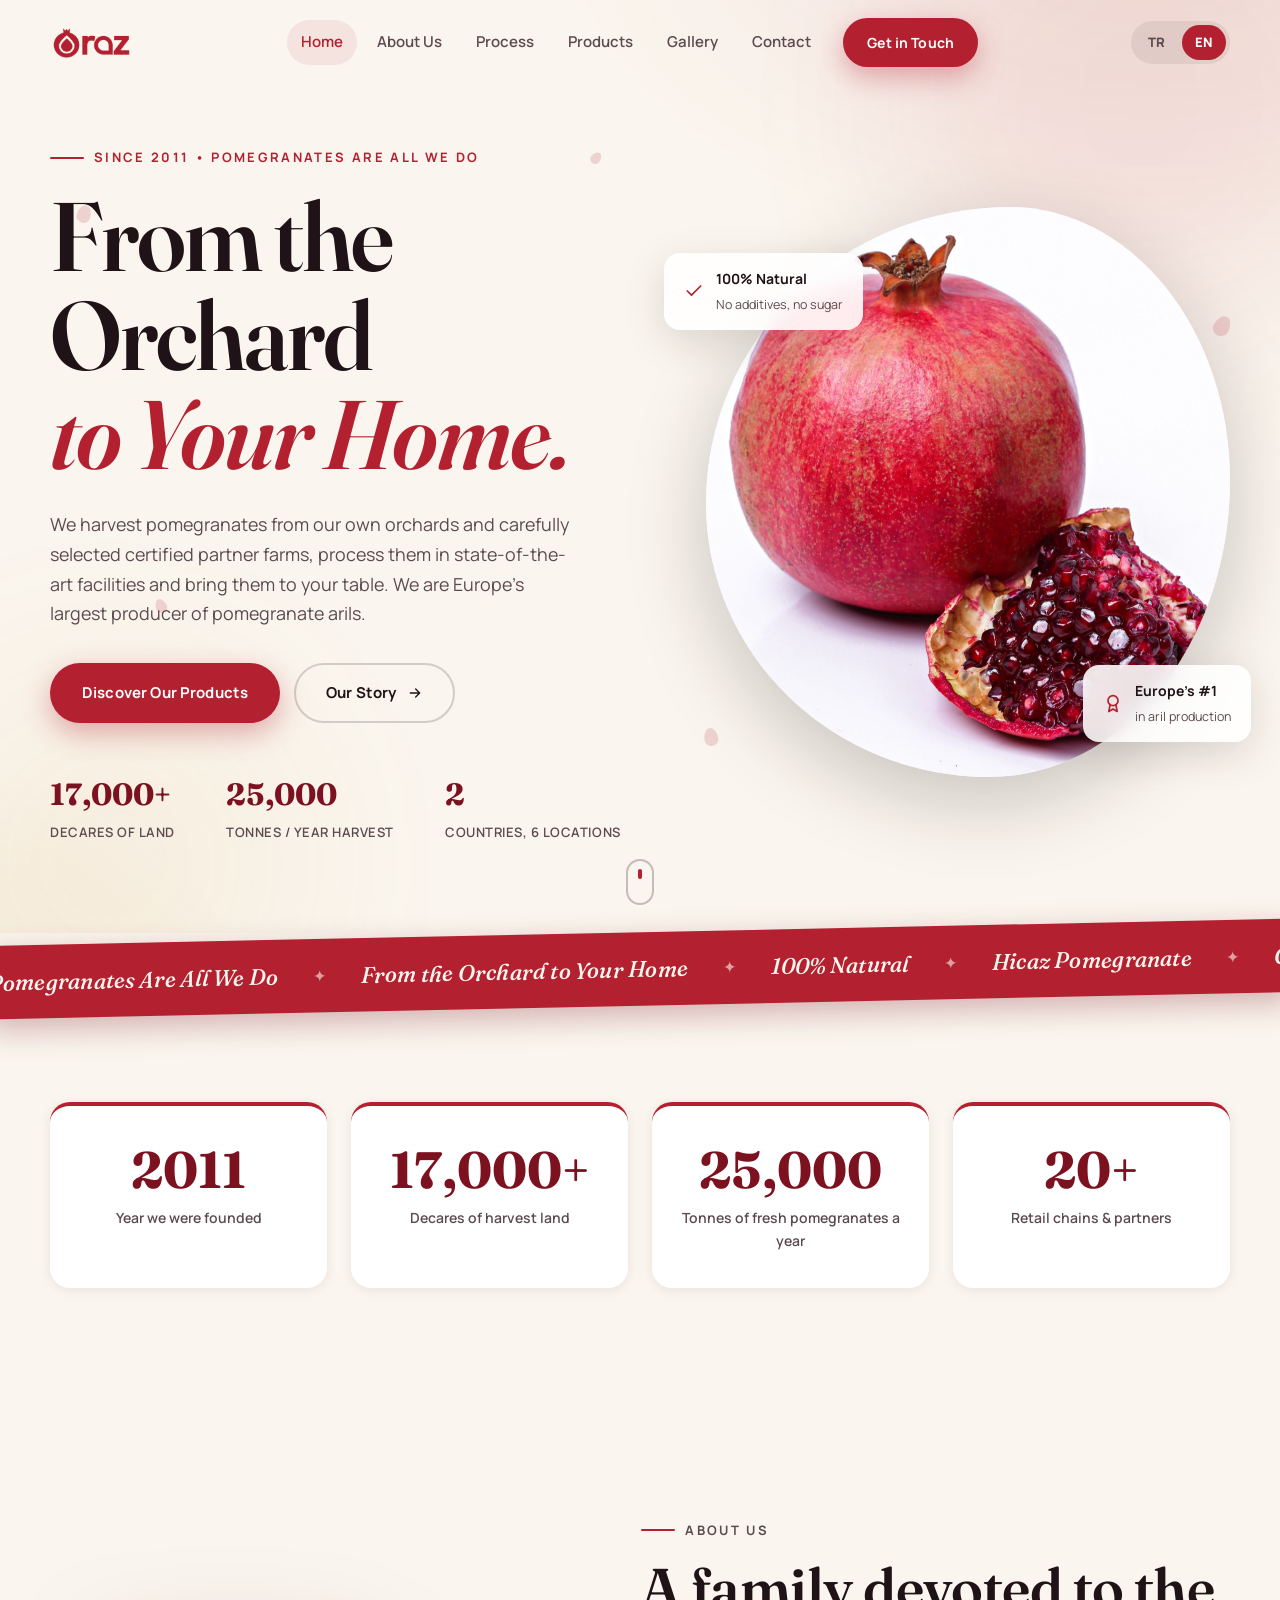
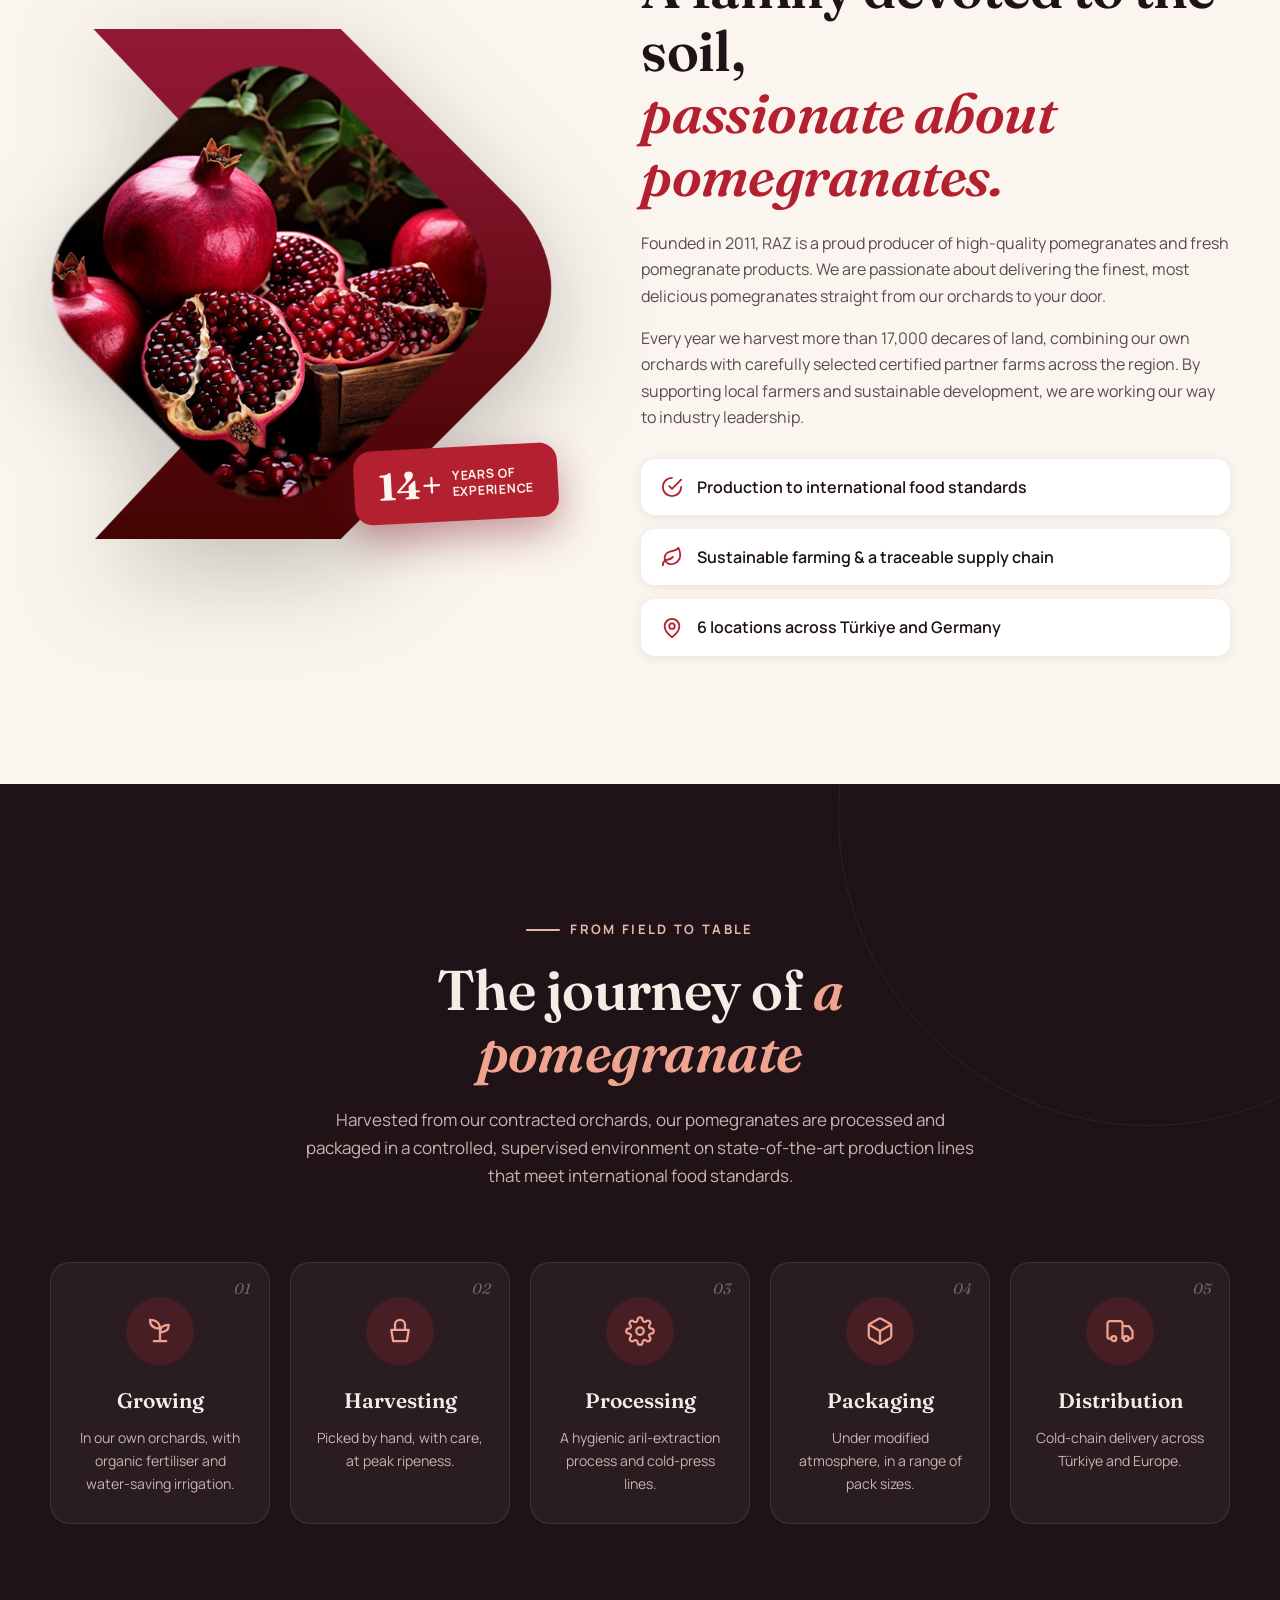
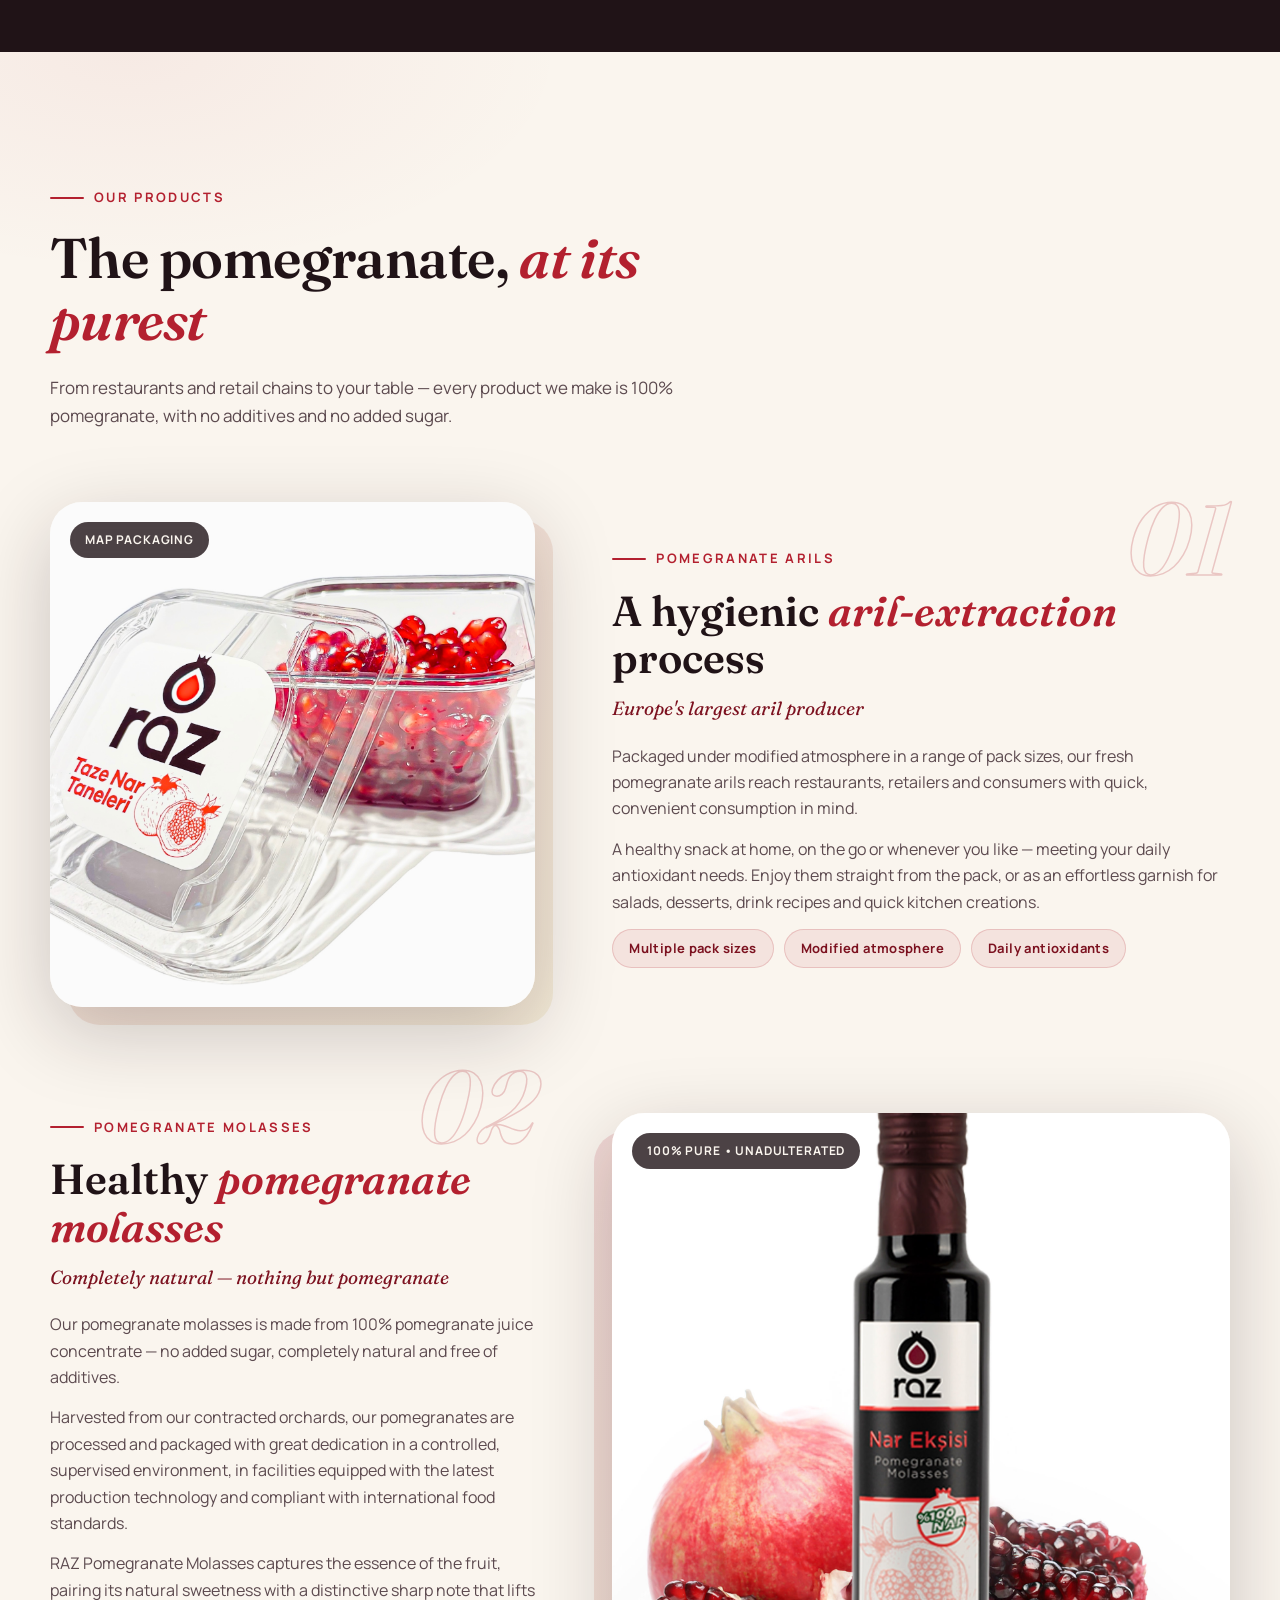
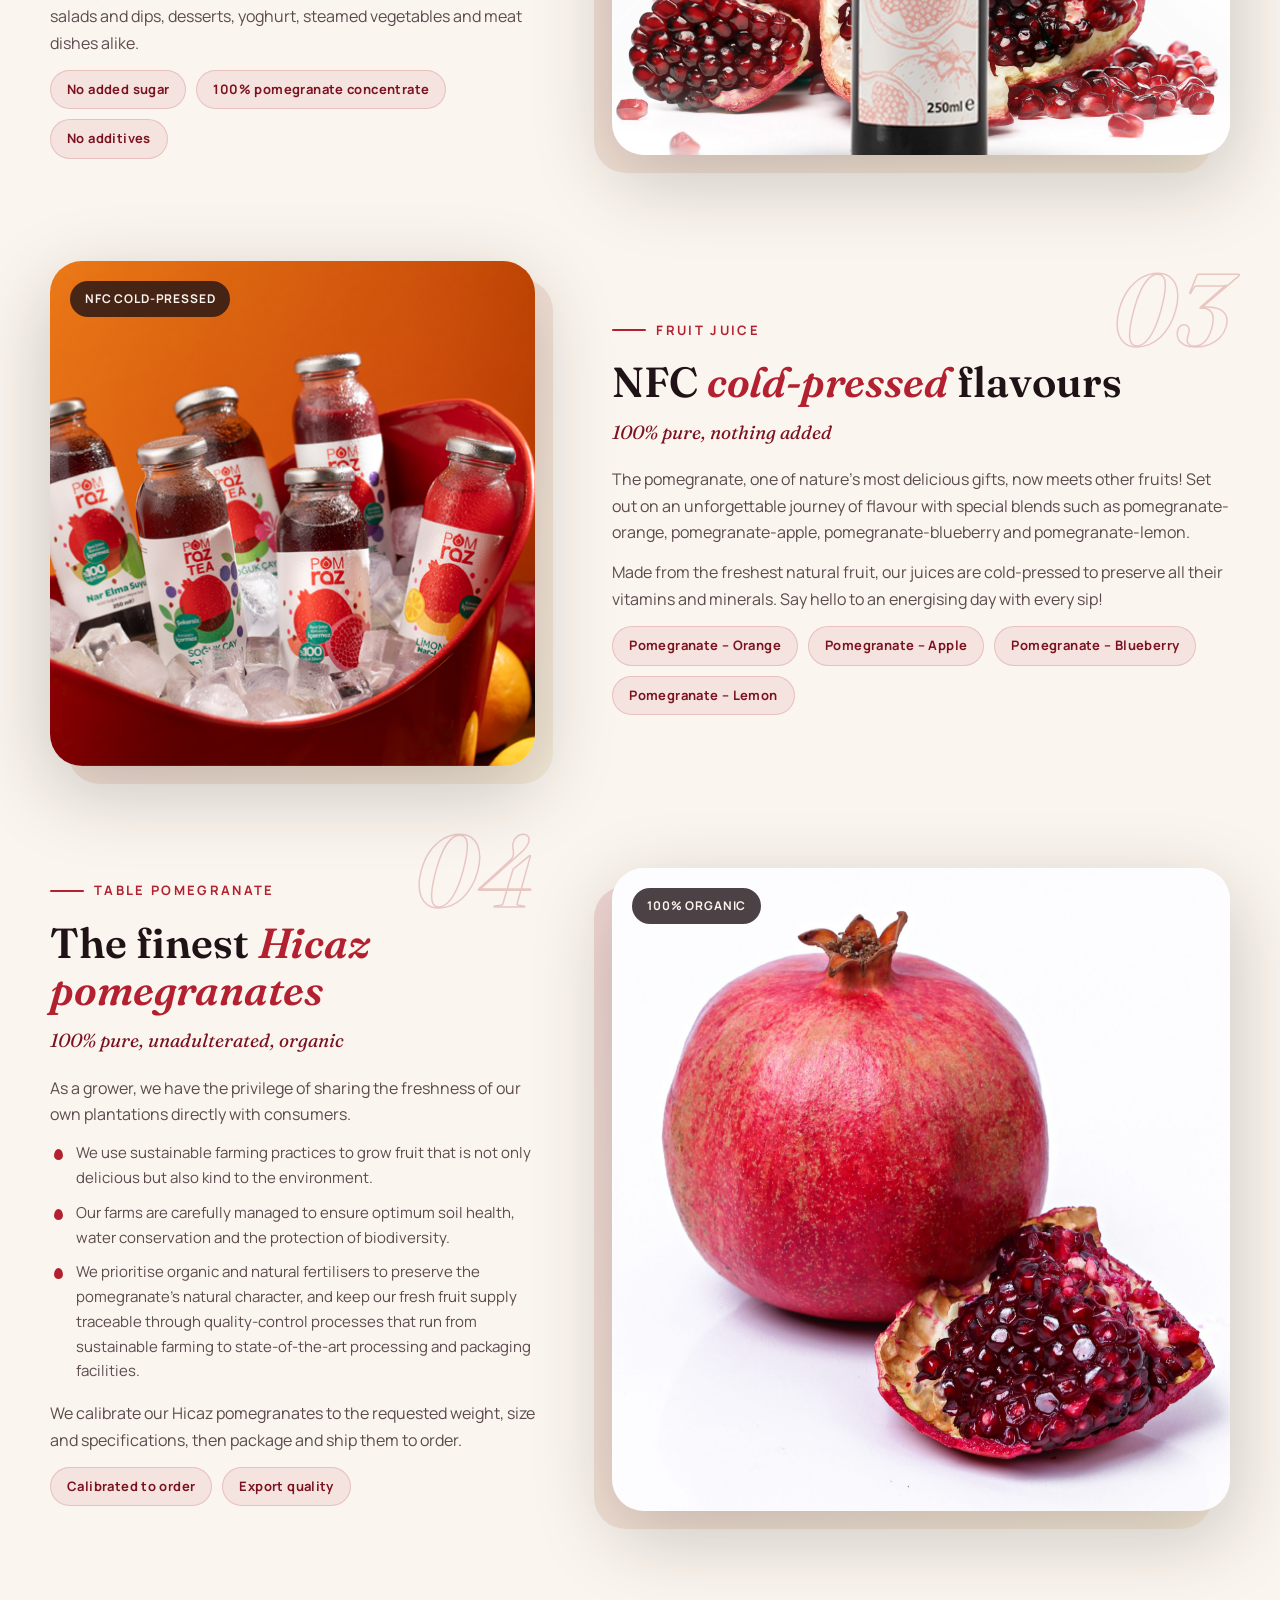
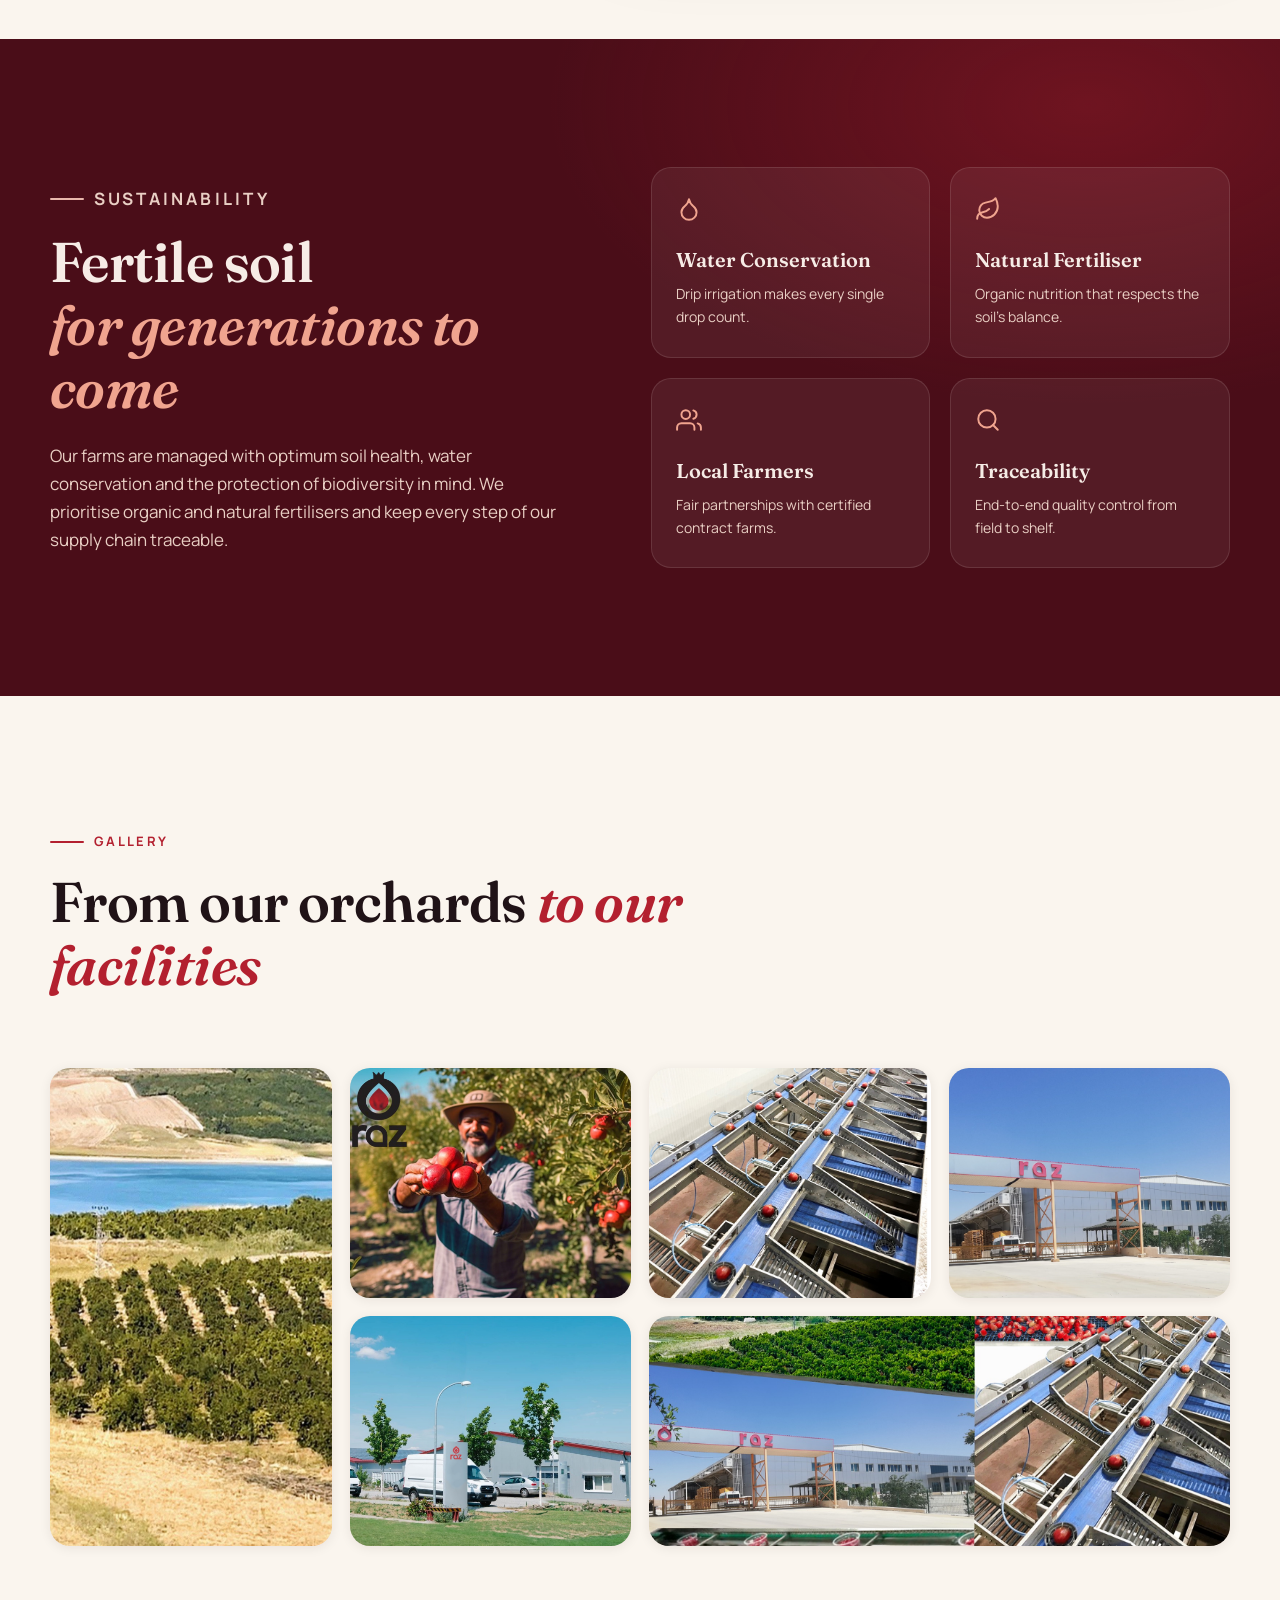
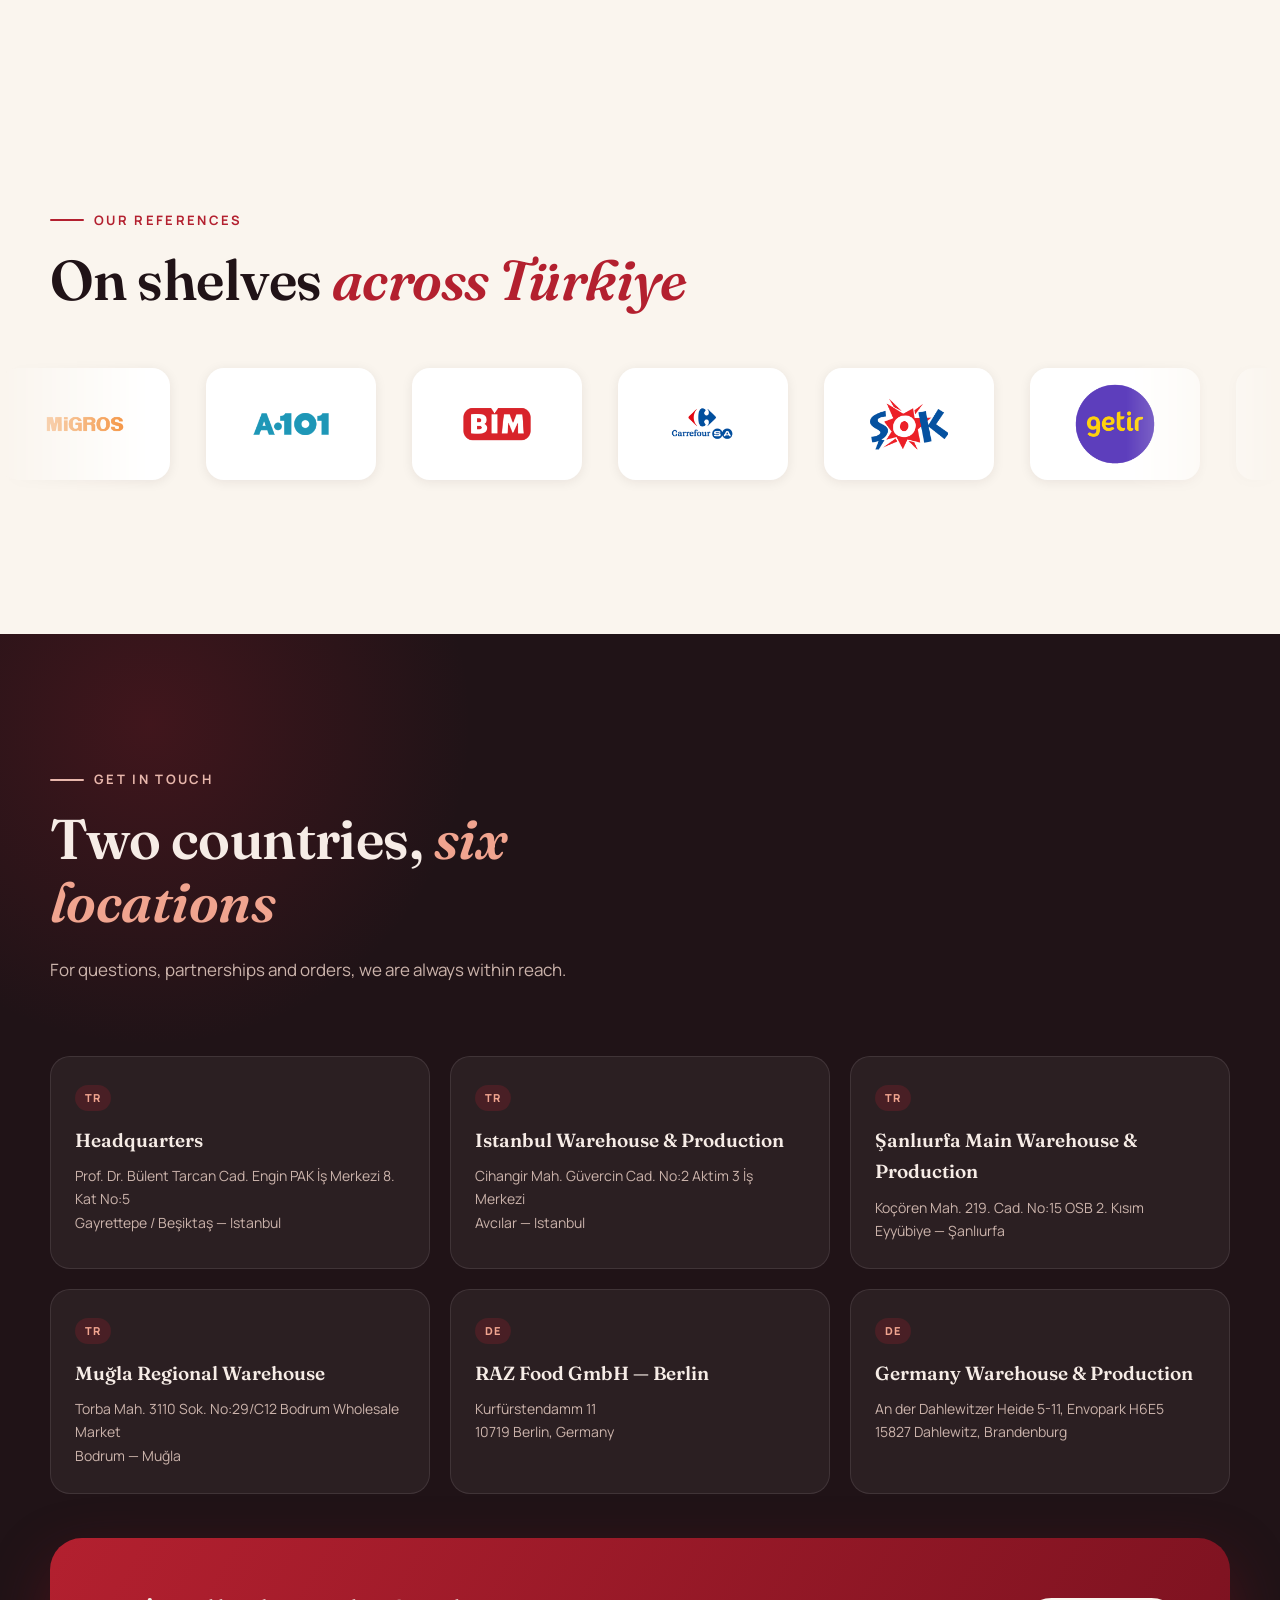
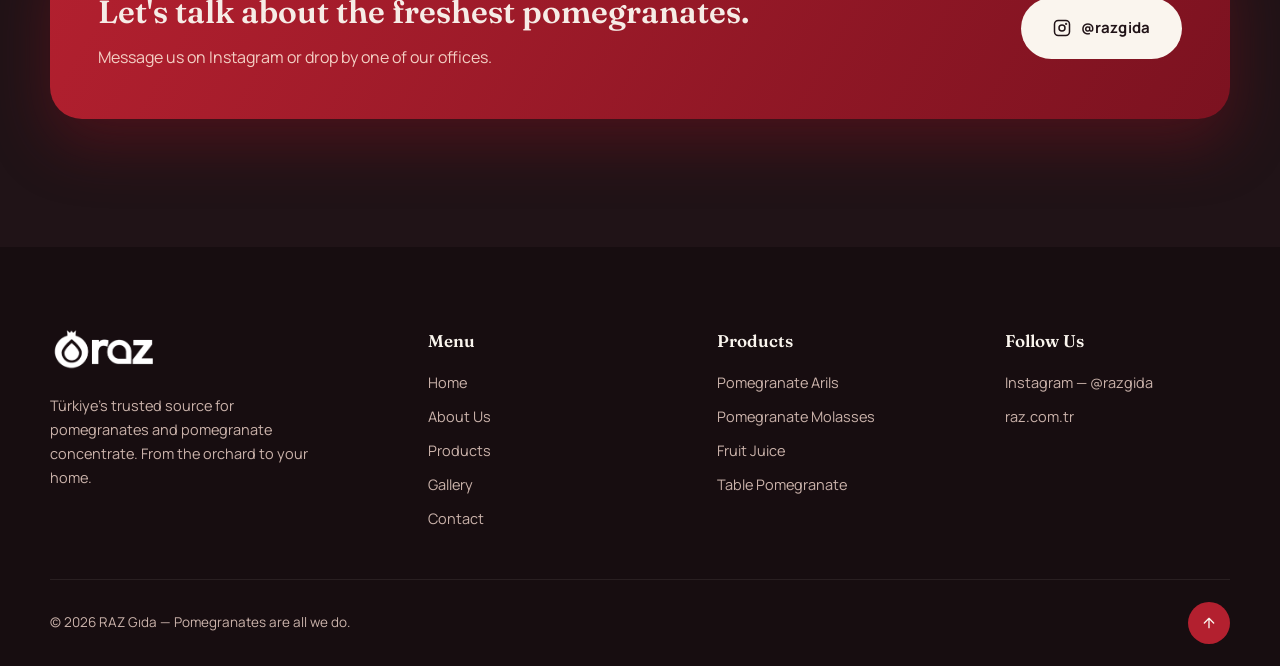
==== en/index.html @ 81042d1a "RAZ modern website: TR/EN static site Co-Authored-By: Claude Fable 5 <noreply@anthropic.com>" ====
<!DOCTYPE html>
<html lang="en">
<head>
  <meta charset="UTF-8">
  <meta name="viewport" content="width=device-width, initial-scale=1.0">
  <title>RAZ — From the Orchard to Your Home | Türkiye's Pomegranate Supplier</title>
  <meta name="description" content="Pomegranates are all we do — since 2011. RAZ, Europe's largest pomegranate aril producer, delivers fresh arils, pomegranate molasses, NFC juice and table pomegranates from the orchard to your home.">
  <link rel="icon" type="image/png" href="../assets/img/favicon.png">
  <link rel="alternate" hreflang="tr" href="../">
  <link rel="alternate" hreflang="en" href="./">
  <link rel="preconnect" href="https://fonts.googleapis.com">
  <link rel="preconnect" href="https://fonts.gstatic.com" crossorigin>
  <link href="https://fonts.googleapis.com/css2?family=Fraunces:opsz,wght@9..144,400;9..144,500;9..144,600;9..144,700&family=Manrope:wght@400;500;600;700;800&display=swap" rel="stylesheet">
  <link rel="stylesheet" href="../css/style.css">
</head>
<body>

  <!-- ======= NAVBAR ======= -->
  <header class="nav" id="nav">
    <div class="container nav__inner">
      <a href="#home" class="nav__brand" aria-label="RAZ home">
        <span class="nav__logo" role="img" aria-label="RAZ logo"></span>
      </a>
      <nav class="nav__links" id="navLinks" aria-label="Main menu">
        <a href="#home" class="nav__link is-active">Home</a>
        <a href="#about" class="nav__link">About Us</a>
        <a href="#process" class="nav__link">Process</a>
        <a href="#products" class="nav__link">Products</a>
        <a href="#gallery" class="nav__link">Gallery</a>
        <a href="#contact" class="nav__link">Contact</a>
        <a href="#contact" class="btn btn--primary btn--sm nav__cta">Get in Touch</a>
      </nav>
      <div class="lang" aria-label="Language selection">
        <a href="../" class="lang__link">TR</a>
        <a href="./" class="lang__link is-active" aria-current="true">EN</a>
      </div>
      <button class="nav__burger" id="navBurger" aria-label="Toggle menu" aria-expanded="false">
        <span></span><span></span><span></span>
      </button>
    </div>
  </header>

  <main>
    <!-- ======= HERO ======= -->
    <section class="hero" id="home">
      <div class="hero__bg" aria-hidden="true">
        <span class="hero__glow hero__glow--1"></span>
        <span class="hero__glow hero__glow--2"></span>
        <span class="seed seed--1"></span>
        <span class="seed seed--2"></span>
        <span class="seed seed--3"></span>
        <span class="seed seed--4"></span>
        <span class="seed seed--5"></span>
      </div>
      <div class="container hero__grid">
        <div class="hero__content">
          <p class="eyebrow reveal">Since 2011 &bull; Pomegranates Are All We Do</p>
          <h1 class="hero__title reveal" style="--d:.08s">
            From the Orchard<br><em>to Your Home.</em>
          </h1>
          <p class="hero__lead reveal" style="--d:.16s">
            We harvest pomegranates from our own orchards and carefully selected certified
            partner farms, process them in state-of-the-art facilities and bring them to
            your table. We are Europe's largest producer of pomegranate arils.
          </p>
          <div class="hero__actions reveal" style="--d:.24s">
            <a href="#products" class="btn btn--primary">Discover Our Products</a>
            <a href="#about" class="btn btn--ghost">Our Story
              <svg width="16" height="16" viewBox="0 0 24 24" fill="none" stroke="currentColor" stroke-width="2" stroke-linecap="round" stroke-linejoin="round" aria-hidden="true"><path d="M5 12h14M13 6l6 6-6 6"/></svg>
            </a>
          </div>
          <ul class="hero__facts reveal" style="--d:.32s">
            <li><strong>17,000+</strong><span>decares of land</span></li>
            <li><strong>25,000</strong><span>tonnes / year harvest</span></li>
            <li><strong>2</strong><span>countries, 6 locations</span></li>
          </ul>
        </div>
        <div class="hero__visual reveal" style="--d:.2s">
          <div class="hero__blob">
            <img src="../assets/img/hero-pomegranate.jpg" alt="Fresh Hicaz pomegranate and arils" fetchpriority="high">
          </div>
          <div class="hero__chip hero__chip--1">
            <svg width="20" height="20" viewBox="0 0 24 24" fill="none" stroke="currentColor" stroke-width="2" stroke-linecap="round" stroke-linejoin="round" aria-hidden="true"><path d="M20 6L9 17l-5-5"/></svg>
            <div><strong>100% Natural</strong><span>No additives, no sugar</span></div>
          </div>
          <div class="hero__chip hero__chip--2">
            <svg width="20" height="20" viewBox="0 0 24 24" fill="none" stroke="currentColor" stroke-width="2" stroke-linecap="round" stroke-linejoin="round" aria-hidden="true"><circle cx="12" cy="8" r="6"/><path d="M15.5 13l1.5 8-5-3-5 3 1.5-8"/></svg>
            <div><strong>Europe's #1</strong><span>in aril production</span></div>
          </div>
        </div>
      </div>
      <a href="#marquee" class="hero__scroll" aria-label="Scroll down">
        <span></span>
      </a>
    </section>

    <!-- ======= MARQUEE ======= -->
    <div class="marquee" id="marquee" aria-hidden="true">
      <div class="marquee__track">
        <span>Pomegranates Are All We Do</span><i>&#10022;</i>
        <span>From the Orchard to Your Home</span><i>&#10022;</i>
        <span>100% Natural</span><i>&#10022;</i>
        <span>Hicaz Pomegranate</span><i>&#10022;</i>
        <span>Cold-Pressed NFC</span><i>&#10022;</i>
        <span>Pomegranates Are All We Do</span><i>&#10022;</i>
        <span>From the Orchard to Your Home</span><i>&#10022;</i>
        <span>100% Natural</span><i>&#10022;</i>
        <span>Hicaz Pomegranate</span><i>&#10022;</i>
        <span>Cold-Pressed NFC</span><i>&#10022;</i>
      </div>
    </div>

    <!-- ======= STATS ======= -->
    <section class="stats">
      <div class="container stats__grid">
        <div class="stat reveal">
          <span class="stat__num"><span class="counter" data-target="2011">0</span></span>
          <span class="stat__label">Year we were founded</span>
        </div>
        <div class="stat reveal" style="--d:.08s">
          <span class="stat__num"><span class="counter" data-target="17">0</span>,000+</span>
          <span class="stat__label">Decares of harvest land</span>
        </div>
        <div class="stat reveal" style="--d:.16s">
          <span class="stat__num"><span class="counter" data-target="25">0</span>,000</span>
          <span class="stat__label">Tonnes of fresh pomegranates a year</span>
        </div>
        <div class="stat reveal" style="--d:.24s">
          <span class="stat__num"><span class="counter" data-target="20">0</span>+</span>
          <span class="stat__label">Retail chains &amp; partners</span>
        </div>
      </div>
    </section>

    <!-- ======= ABOUT ======= -->
    <section class="about section" id="about">
      <div class="container about__grid">
        <div class="about__visual reveal">
          <img src="../assets/img/about.png" alt="Fresh pomegranates and arils in a wooden crate" loading="lazy">
          <div class="about__badge">
            <strong>14+</strong>
            <span>years of<br>experience</span>
          </div>
        </div>
        <div class="about__content">
          <p class="eyebrow reveal">About Us</p>
          <h2 class="section__title reveal" style="--d:.08s">A family devoted to the soil,<br><em>passionate about pomegranates.</em></h2>
          <p class="reveal" style="--d:.16s">
            Founded in 2011, RAZ is a proud producer of high-quality pomegranates and fresh
            pomegranate products. We are passionate about delivering the finest, most
            delicious pomegranates straight from our orchards to your door.
          </p>
          <p class="reveal" style="--d:.22s">
            Every year we harvest more than 17,000 decares of land, combining our own
            orchards with carefully selected certified partner farms across the region.
            By supporting local farmers and sustainable development, we are working our
            way to industry leadership.
          </p>
          <ul class="about__list reveal" style="--d:.28s">
            <li>
              <svg width="22" height="22" viewBox="0 0 24 24" fill="none" stroke="currentColor" stroke-width="2" stroke-linecap="round" stroke-linejoin="round" aria-hidden="true"><path d="M12 2a10 10 0 1 0 10 10"/><path d="M22 4L12 14l-3-3"/></svg>
              Production to international food standards
            </li>
            <li>
              <svg width="22" height="22" viewBox="0 0 24 24" fill="none" stroke="currentColor" stroke-width="2" stroke-linecap="round" stroke-linejoin="round" aria-hidden="true"><path d="M11 20A7 7 0 0 1 9.8 6.1C15.5 5 17 4.48 19 2c1 2 2 4.18 2 8 0 5.5-4.78 10-10 10Z"/><path d="M2 21c0-3 1.85-5.36 5.08-6C9.5 14.52 12 13 13 12"/></svg>
              Sustainable farming &amp; a traceable supply chain
            </li>
            <li>
              <svg width="22" height="22" viewBox="0 0 24 24" fill="none" stroke="currentColor" stroke-width="2" stroke-linecap="round" stroke-linejoin="round" aria-hidden="true"><path d="M20 10c0 6-8 12-8 12s-8-6-8-12a8 8 0 0 1 16 0Z"/><circle cx="12" cy="10" r="3"/></svg>
              6 locations across Türkiye and Germany
            </li>
          </ul>
        </div>
      </div>
    </section>

    <!-- ======= PROCESS ======= -->
    <section class="process section section--dark" id="process">
      <div class="container">
        <div class="section__head">
          <p class="eyebrow eyebrow--light reveal">From Field to Table</p>
          <h2 class="section__title reveal" style="--d:.08s">The journey of <em>a pomegranate</em></h2>
          <p class="section__sub reveal" style="--d:.16s">
            Harvested from our contracted orchards, our pomegranates are processed and
            packaged in a controlled, supervised environment on state-of-the-art production
            lines that meet international food standards.
          </p>
        </div>
        <ol class="process__steps">
          <li class="process__step reveal">
            <span class="process__no">01</span>
            <span class="process__icon">
              <svg width="30" height="30" viewBox="0 0 24 24" fill="none" stroke="currentColor" stroke-width="1.8" stroke-linecap="round" stroke-linejoin="round" aria-hidden="true"><path d="M7 20h10"/><path d="M12 20V10"/><path d="M12 10C12 6 9 3 4 3c0 5 3 7 8 7Z"/><path d="M12 13c0-3.5 2.5-6 7-6 0 4.5-2.5 6-7 6Z"/></svg>
            </span>
            <h3>Growing</h3>
            <p>In our own orchards, with organic fertiliser and water-saving irrigation.</p>
          </li>
          <li class="process__step reveal" style="--d:.08s">
            <span class="process__no">02</span>
            <span class="process__icon">
              <svg width="30" height="30" viewBox="0 0 24 24" fill="none" stroke="currentColor" stroke-width="1.8" stroke-linecap="round" stroke-linejoin="round" aria-hidden="true"><path d="M5 11h14l-1.5 9h-11L5 11Z"/><path d="M8 11V7a4 4 0 0 1 8 0v4"/></svg>
            </span>
            <h3>Harvesting</h3>
            <p>Picked by hand, with care, at peak ripeness.</p>
          </li>
          <li class="process__step reveal" style="--d:.16s">
            <span class="process__no">03</span>
            <span class="process__icon">
              <svg width="30" height="30" viewBox="0 0 24 24" fill="none" stroke="currentColor" stroke-width="1.8" stroke-linecap="round" stroke-linejoin="round" aria-hidden="true"><circle cx="12" cy="12" r="3"/><path d="M19.4 15a1.65 1.65 0 0 0 .33 1.82l.06.06a2 2 0 1 1-2.83 2.83l-.06-.06a1.65 1.65 0 0 0-1.82-.33 1.65 1.65 0 0 0-1 1.51V21a2 2 0 1 1-4 0v-.09a1.65 1.65 0 0 0-1-1.51 1.65 1.65 0 0 0-1.82.33l-.06.06a2 2 0 1 1-2.83-2.83l.06-.06a1.65 1.65 0 0 0 .33-1.82 1.65 1.65 0 0 0-1.51-1H3a2 2 0 1 1 0-4h.09a1.65 1.65 0 0 0 1.51-1 1.65 1.65 0 0 0-.33-1.82l-.06-.06a2 2 0 1 1 2.83-2.83l.06.06a1.65 1.65 0 0 0 1.82.33h.09a1.65 1.65 0 0 0 1-1.51V3a2 2 0 1 1 4 0v.09a1.65 1.65 0 0 0 1 1.51 1.65 1.65 0 0 0 1.82-.33l.06-.06a2 2 0 1 1 2.83 2.83l-.06.06a1.65 1.65 0 0 0-.33 1.82v.09a1.65 1.65 0 0 0 1.51 1H21a2 2 0 1 1 0 4h-.09a1.65 1.65 0 0 0-1.51 1Z"/></svg>
            </span>
            <h3>Processing</h3>
            <p>A hygienic aril-extraction process and cold-press lines.</p>
          </li>
          <li class="process__step reveal" style="--d:.24s">
            <span class="process__no">04</span>
            <span class="process__icon">
              <svg width="30" height="30" viewBox="0 0 24 24" fill="none" stroke="currentColor" stroke-width="1.8" stroke-linecap="round" stroke-linejoin="round" aria-hidden="true"><path d="M21 8a2 2 0 0 0-1-1.73l-7-4a2 2 0 0 0-2 0l-7 4A2 2 0 0 0 3 8v8a2 2 0 0 0 1 1.73l7 4a2 2 0 0 0 2 0l7-4A2 2 0 0 0 21 16Z"/><path d="M3.3 7L12 12l8.7-5"/><path d="M12 22V12"/></svg>
            </span>
            <h3>Packaging</h3>
            <p>Under modified atmosphere, in a range of pack sizes.</p>
          </li>
          <li class="process__step reveal" style="--d:.32s">
            <span class="process__no">05</span>
            <span class="process__icon">
              <svg width="30" height="30" viewBox="0 0 24 24" fill="none" stroke="currentColor" stroke-width="1.8" stroke-linecap="round" stroke-linejoin="round" aria-hidden="true"><path d="M14 18V6a2 2 0 0 0-2-2H4a2 2 0 0 0-2 2v11a1 1 0 0 0 1 1h2"/><path d="M15 8h4l3 4v5a1 1 0 0 1-1 1h-2"/><circle cx="7" cy="18" r="2"/><circle cx="17" cy="18" r="2"/></svg>
            </span>
            <h3>Distribution</h3>
            <p>Cold-chain delivery across Türkiye and Europe.</p>
          </li>
        </ol>
      </div>
    </section>

    <!-- ======= PRODUCTS ======= -->
    <section class="products section" id="products">
      <div class="container">
        <div class="section__head">
          <p class="eyebrow reveal">Our Products</p>
          <h2 class="section__title reveal" style="--d:.08s">The pomegranate, <em>at its purest</em></h2>
          <p class="section__sub reveal" style="--d:.16s">
            From restaurants and retail chains to your table — every product we make is
            100% pomegranate, with no additives and no added sugar.
          </p>
        </div>
        <div class="showcase__list">

          <!-- 01 · Arils -->
          <article class="showcase">
            <div class="showcase__media reveal">
              <img src="../assets/img/products/nar-tanesi.jpg" alt="RAZ fresh pomegranate arils pack" loading="lazy">
              <span class="showcase__tag">MAP Packaging</span>
            </div>
            <div class="showcase__content">
              <span class="showcase__no" aria-hidden="true">01</span>
              <p class="eyebrow reveal">Pomegranate Arils</p>
              <h3 class="showcase__title reveal" style="--d:.06s">A hygienic <em>aril-extraction</em> process</h3>
              <p class="showcase__highlight reveal" style="--d:.12s">Europe's largest aril producer</p>
              <p class="reveal" style="--d:.18s">
                Packaged under modified atmosphere in a range of pack sizes, our fresh
                pomegranate arils reach restaurants, retailers and consumers with quick,
                convenient consumption in mind.
              </p>
              <p class="reveal" style="--d:.24s">
                A healthy snack at home, on the go or whenever you like — meeting your
                daily antioxidant needs. Enjoy them straight from the pack, or as an
                effortless garnish for salads, desserts, drink recipes and quick kitchen
                creations.
              </p>
              <ul class="showcase__chips reveal" style="--d:.3s">
                <li>Multiple pack sizes</li>
                <li>Modified atmosphere</li>
                <li>Daily antioxidants</li>
              </ul>
            </div>
          </article>

          <!-- 02 · Molasses -->
          <article class="showcase">
            <div class="showcase__media reveal">
              <img src="../assets/img/products/nar-eksisi.jpg" alt="RAZ pomegranate molasses bottle" loading="lazy">
              <span class="showcase__tag">100% Pure &bull; Unadulterated</span>
            </div>
            <div class="showcase__content">
              <span class="showcase__no" aria-hidden="true">02</span>
              <p class="eyebrow reveal">Pomegranate Molasses</p>
              <h3 class="showcase__title reveal" style="--d:.06s">Healthy <em>pomegranate molasses</em></h3>
              <p class="showcase__highlight reveal" style="--d:.12s">Completely natural — nothing but pomegranate</p>
              <p class="reveal" style="--d:.18s">
                Our pomegranate molasses is made from 100% pomegranate juice concentrate —
                no added sugar, completely natural and free of additives.
              </p>
              <p class="reveal" style="--d:.24s">
                Harvested from our contracted orchards, our pomegranates are processed and
                packaged with great dedication in a controlled, supervised environment, in
                facilities equipped with the latest production technology and compliant
                with international food standards.
              </p>
              <p class="reveal" style="--d:.3s">
                RAZ Pomegranate Molasses captures the essence of the fruit, pairing its
                natural sweetness with a distinctive sharp note that lifts salads and dips,
                desserts, yoghurt, steamed vegetables and meat dishes alike.
              </p>
              <ul class="showcase__chips reveal" style="--d:.36s">
                <li>No added sugar</li>
                <li>100% pomegranate concentrate</li>
                <li>No additives</li>
              </ul>
            </div>
          </article>

          <!-- 03 · Juice -->
          <article class="showcase">
            <div class="showcase__media reveal">
              <img src="../assets/img/products/nar-suyu.png" alt="POM raz NFC cold-pressed pomegranate juice bottles" loading="lazy">
              <span class="showcase__tag">NFC Cold-Pressed</span>
            </div>
            <div class="showcase__content">
              <span class="showcase__no" aria-hidden="true">03</span>
              <p class="eyebrow reveal">Fruit Juice</p>
              <h3 class="showcase__title reveal" style="--d:.06s">NFC <em>cold-pressed</em> flavours</h3>
              <p class="showcase__highlight reveal" style="--d:.12s">100% pure, nothing added</p>
              <p class="reveal" style="--d:.18s">
                The pomegranate, one of nature's most delicious gifts, now meets other
                fruits! Set out on an unforgettable journey of flavour with special blends
                such as pomegranate-orange, pomegranate-apple, pomegranate-blueberry and
                pomegranate-lemon.
              </p>
              <p class="reveal" style="--d:.24s">
                Made from the freshest natural fruit, our juices are cold-pressed to
                preserve all their vitamins and minerals. Say hello to an energising day
                with every sip!
              </p>
              <ul class="showcase__chips reveal" style="--d:.3s">
                <li>Pomegranate &ndash; Orange</li>
                <li>Pomegranate &ndash; Apple</li>
                <li>Pomegranate &ndash; Blueberry</li>
                <li>Pomegranate &ndash; Lemon</li>
              </ul>
            </div>
          </article>

          <!-- 04 · Table Pomegranate -->
          <article class="showcase">
            <div class="showcase__media reveal">
              <img src="../assets/img/hero-pomegranate.jpg" alt="Hicaz table pomegranate" loading="lazy">
              <span class="showcase__tag">100% Organic</span>
            </div>
            <div class="showcase__content">
              <span class="showcase__no" aria-hidden="true">04</span>
              <p class="eyebrow reveal">Table Pomegranate</p>
              <h3 class="showcase__title reveal" style="--d:.06s">The finest <em>Hicaz pomegranates</em></h3>
              <p class="showcase__highlight reveal" style="--d:.12s">100% pure, unadulterated, organic</p>
              <p class="reveal" style="--d:.18s">
                As a grower, we have the privilege of sharing the freshness of our own
                plantations directly with consumers.
              </p>
              <ul class="showcase__points reveal" style="--d:.24s">
                <li>We use sustainable farming practices to grow fruit that is not only delicious but also kind to the environment.</li>
                <li>Our farms are carefully managed to ensure optimum soil health, water conservation and the protection of biodiversity.</li>
                <li>We prioritise organic and natural fertilisers to preserve the pomegranate's natural character, and keep our fresh fruit supply traceable through quality-control processes that run from sustainable farming to state-of-the-art processing and packaging facilities.</li>
              </ul>
              <p class="reveal" style="--d:.3s">
                We calibrate our Hicaz pomegranates to the requested weight, size and
                specifications, then package and ship them to order.
              </p>
              <ul class="showcase__chips reveal" style="--d:.36s">
                <li>Calibrated to order</li>
                <li>Export quality</li>
              </ul>
            </div>
          </article>

        </div>
      </div>
    </section>

    <!-- ======= SUSTAINABILITY ======= -->
    <section class="sustain section section--wine">
      <div class="container sustain__grid">
        <div class="sustain__content">
          <p class="eyebrow eyebrow--light reveal">Sustainability</p>
          <h2 class="section__title reveal" style="--d:.08s">Fertile soil<br><em>for generations to come</em></h2>
          <p class="reveal" style="--d:.16s">
            Our farms are managed with optimum soil health, water conservation and the
            protection of biodiversity in mind. We prioritise organic and natural
            fertilisers and keep every step of our supply chain traceable.
          </p>
        </div>
        <div class="sustain__cards">
          <div class="sustain__card reveal">
            <svg width="26" height="26" viewBox="0 0 24 24" fill="none" stroke="currentColor" stroke-width="1.8" stroke-linecap="round" stroke-linejoin="round" aria-hidden="true"><path d="M12 22a7 7 0 0 0 7-7c0-2-1-3.9-3-5.5s-3.5-4-4-6.5c-.5 2.5-2 4.9-4 6.5C6 11.1 5 13 5 15a7 7 0 0 0 7 7Z"/></svg>
            <h3>Water Conservation</h3>
            <p>Drip irrigation makes every single drop count.</p>
          </div>
          <div class="sustain__card reveal" style="--d:.08s">
            <svg width="26" height="26" viewBox="0 0 24 24" fill="none" stroke="currentColor" stroke-width="1.8" stroke-linecap="round" stroke-linejoin="round" aria-hidden="true"><path d="M11 20A7 7 0 0 1 9.8 6.1C15.5 5 17 4.48 19 2c1 2 2 4.18 2 8 0 5.5-4.78 10-10 10Z"/><path d="M2 21c0-3 1.85-5.36 5.08-6C9.5 14.52 12 13 13 12"/></svg>
            <h3>Natural Fertiliser</h3>
            <p>Organic nutrition that respects the soil's balance.</p>
          </div>
          <div class="sustain__card reveal" style="--d:.16s">
            <svg width="26" height="26" viewBox="0 0 24 24" fill="none" stroke="currentColor" stroke-width="1.8" stroke-linecap="round" stroke-linejoin="round" aria-hidden="true"><path d="M17 21v-2a4 4 0 0 0-4-4H5a4 4 0 0 0-4 4v2"/><circle cx="9" cy="7" r="4"/><path d="M23 21v-2a4 4 0 0 0-3-3.87"/><path d="M16 3.13a4 4 0 0 1 0 7.75"/></svg>
            <h3>Local Farmers</h3>
            <p>Fair partnerships with certified contract farms.</p>
          </div>
          <div class="sustain__card reveal" style="--d:.24s">
            <svg width="26" height="26" viewBox="0 0 24 24" fill="none" stroke="currentColor" stroke-width="1.8" stroke-linecap="round" stroke-linejoin="round" aria-hidden="true"><circle cx="11" cy="11" r="8"/><path d="M21 21l-4.35-4.35"/></svg>
            <h3>Traceability</h3>
            <p>End-to-end quality control from field to shelf.</p>
          </div>
        </div>
      </div>
    </section>

    <!-- ======= GALLERY ======= -->
    <section class="gallery section" id="gallery">
      <div class="container">
        <div class="section__head">
          <p class="eyebrow reveal">Gallery</p>
          <h2 class="section__title reveal" style="--d:.08s">From our orchards <em>to our facilities</em></h2>
        </div>
        <div class="gallery__grid">
          <button class="gallery__item gallery__item--tall reveal" data-full="../assets/img/gallery/bahce-4.jpg" aria-label="Enlarge image: our orchards">
            <img src="../assets/img/gallery/bahce-4.jpg" alt="Panoramic view of our lakeside pomegranate orchards" loading="lazy">
            <span class="gallery__caption">Our Orchards</span>
          </button>
          <button class="gallery__item reveal" style="--d:.06s" data-full="../assets/img/gallery/bahce-2.jpg" aria-label="Enlarge image: harvest time">
            <img src="../assets/img/gallery/bahce-2.jpg" alt="A farmer harvesting in our orchard" loading="lazy">
            <span class="gallery__caption">Harvest Time</span>
          </button>
          <button class="gallery__item reveal" style="--d:.12s" data-full="../assets/img/gallery/uretim.jpg" aria-label="Enlarge image: production line">
            <img src="../assets/img/gallery/uretim.jpg" alt="Production and aril-extraction line" loading="lazy">
            <span class="gallery__caption">Production Line</span>
          </button>
          <button class="gallery__item reveal" style="--d:.18s" data-full="../assets/img/gallery/urfa-tesis.jpg" aria-label="Enlarge image: Şanlıurfa facility">
            <img src="../assets/img/gallery/urfa-tesis.jpg" alt="Şanlıurfa production facility" loading="lazy">
            <span class="gallery__caption">Şanlıurfa Facility</span>
          </button>
          <button class="gallery__item reveal" style="--d:.24s" data-full="../assets/img/gallery/bahce-3.jpg" aria-label="Enlarge image: Germany facility">
            <img src="../assets/img/gallery/bahce-3.jpg" alt="Our facility in Dahlewitz, Germany" loading="lazy">
            <span class="gallery__caption">Germany Facility</span>
          </button>
          <button class="gallery__item gallery__item--wide reveal" style="--d:.3s" data-full="../assets/img/gallery/bahce-1.jpg" aria-label="Enlarge image: from field to table">
            <img src="../assets/img/gallery/bahce-1.jpg" alt="Scenes from our orchards, facilities and production line" loading="lazy">
            <span class="gallery__caption">From Field to Table</span>
          </button>
        </div>
      </div>
    </section>

    <!-- ======= CLIENTS ======= -->
    <section class="clients section">
      <div class="container">
        <div class="section__head">
          <p class="eyebrow reveal">Our References</p>
          <h2 class="section__title reveal" style="--d:.08s">On shelves <em>across Türkiye</em></h2>
        </div>
      </div>
      <div class="clients__marquee reveal">
        <div class="clients__track">
          <img src="../assets/img/clients/migros.png" alt="Migros" loading="lazy">
          <img src="../assets/img/clients/a101.png" alt="A101" loading="lazy">
          <img src="../assets/img/clients/bim.png" alt="BİM" loading="lazy">
          <img src="../assets/img/clients/carrefoursa.png" alt="CarrefourSA" loading="lazy">
          <img src="../assets/img/clients/sok.png" alt="ŞOK" loading="lazy">
          <img src="../assets/img/clients/getir.png" alt="Getir" loading="lazy">
          <img src="../assets/img/clients/metro.png" alt="Metro" loading="lazy">
          <img src="../assets/img/clients/eataly.png" alt="Eataly" loading="lazy">
          <img src="../assets/img/clients/macrocenter.png" alt="Macrocenter" loading="lazy">
          <img src="../assets/img/clients/istegelsin.png" alt="İstegelsin" loading="lazy">
          <img src="../assets/img/clients/tazemasa.png" alt="Taze Masa" loading="lazy">
          <img src="../assets/img/clients/altunbilekler.png" alt="Altunbilekler" loading="lazy">
          <img src="../assets/img/clients/sariyer.png" alt="Sarıyer Market" loading="lazy">
          <img src="../assets/img/clients/UNIFRUTTI.png" alt="Unifrutti" loading="lazy">
          <!-- duplicate for seamless loop -->
          <img src="../assets/img/clients/migros.png" alt="" aria-hidden="true" loading="lazy">
          <img src="../assets/img/clients/a101.png" alt="" aria-hidden="true" loading="lazy">
          <img src="../assets/img/clients/bim.png" alt="" aria-hidden="true" loading="lazy">
          <img src="../assets/img/clients/carrefoursa.png" alt="" aria-hidden="true" loading="lazy">
          <img src="../assets/img/clients/sok.png" alt="" aria-hidden="true" loading="lazy">
          <img src="../assets/img/clients/getir.png" alt="" aria-hidden="true" loading="lazy">
          <img src="../assets/img/clients/metro.png" alt="" aria-hidden="true" loading="lazy">
          <img src="../assets/img/clients/eataly.png" alt="" aria-hidden="true" loading="lazy">
          <img src="../assets/img/clients/macrocenter.png" alt="" aria-hidden="true" loading="lazy">
          <img src="../assets/img/clients/istegelsin.png" alt="" aria-hidden="true" loading="lazy">
          <img src="../assets/img/clients/tazemasa.png" alt="" aria-hidden="true" loading="lazy">
          <img src="../assets/img/clients/altunbilekler.png" alt="" aria-hidden="true" loading="lazy">
          <img src="../assets/img/clients/sariyer.png" alt="" aria-hidden="true" loading="lazy">
          <img src="../assets/img/clients/UNIFRUTTI.png" alt="" aria-hidden="true" loading="lazy">
        </div>
      </div>
    </section>

    <!-- ======= CONTACT ======= -->
    <section class="contact section section--dark" id="contact">
      <div class="container">
        <div class="section__head">
          <p class="eyebrow eyebrow--light reveal">Get in Touch</p>
          <h2 class="section__title reveal" style="--d:.08s">Two countries, <em>six locations</em></h2>
          <p class="section__sub reveal" style="--d:.16s">
            For questions, partnerships and orders, we are always within reach.
          </p>
        </div>
        <div class="contact__grid">
          <div class="location reveal">
            <span class="location__flag">TR</span>
            <h3>Headquarters</h3>
            <p>Prof. Dr. Bülent Tarcan Cad. Engin PAK İş Merkezi 8. Kat No:5<br>Gayrettepe / Beşiktaş — Istanbul</p>
          </div>
          <div class="location reveal" style="--d:.06s">
            <span class="location__flag">TR</span>
            <h3>Istanbul Warehouse &amp; Production</h3>
            <p>Cihangir Mah. Güvercin Cad. No:2 Aktim 3 İş Merkezi<br>Avcılar — Istanbul</p>
          </div>
          <div class="location reveal" style="--d:.12s">
            <span class="location__flag">TR</span>
            <h3>Şanlıurfa Main Warehouse &amp; Production</h3>
            <p>Koçören Mah. 219. Cad. No:15 OSB 2. Kısım<br>Eyyübiye — Şanlıurfa</p>
          </div>
          <div class="location reveal" style="--d:.18s">
            <span class="location__flag">TR</span>
            <h3>Muğla Regional Warehouse</h3>
            <p>Torba Mah. 3110 Sok. No:29/C12 Bodrum Wholesale Market<br>Bodrum — Muğla</p>
          </div>
          <div class="location reveal" style="--d:.24s">
            <span class="location__flag">DE</span>
            <h3>RAZ Food GmbH — Berlin</h3>
            <p>Kurfürstendamm 11<br>10719 Berlin, Germany</p>
          </div>
          <div class="location reveal" style="--d:.3s">
            <span class="location__flag">DE</span>
            <h3>Germany Warehouse &amp; Production</h3>
            <p>An der Dahlewitzer Heide 5-11, Envopark H6E5<br>15827 Dahlewitz, Brandenburg</p>
          </div>
        </div>
        <div class="contact__cta reveal">
          <div>
            <h3>Let's talk about the freshest pomegranates.</h3>
            <p>Message us on Instagram or drop by one of our offices.</p>
          </div>
          <a class="btn btn--light" href="https://www.instagram.com/razgida/" target="_blank" rel="noopener">
            <svg width="18" height="18" viewBox="0 0 24 24" fill="none" stroke="currentColor" stroke-width="2" stroke-linecap="round" stroke-linejoin="round" aria-hidden="true"><rect x="2" y="2" width="20" height="20" rx="5"/><circle cx="12" cy="12" r="4"/><circle cx="17.5" cy="6.5" r=".5" fill="currentColor"/></svg>
            @razgida
          </a>
        </div>
      </div>
    </section>
  </main>

  <!-- ======= FOOTER ======= -->
  <footer class="footer">
    <div class="container footer__grid">
      <div class="footer__brand">
        <a href="#home" class="footer__logo" aria-label="RAZ home">
          <img src="../assets/img/logo-white.png" alt="RAZ logo">
        </a>
        <p>Türkiye's trusted source for pomegranates and pomegranate concentrate. From the orchard to your home.</p>
      </div>
      <nav class="footer__col" aria-label="Site map">
        <h4>Menu</h4>
        <a href="#home">Home</a>
        <a href="#about">About Us</a>
        <a href="#products">Products</a>
        <a href="#gallery">Gallery</a>
        <a href="#contact">Contact</a>
      </nav>
      <div class="footer__col">
        <h4>Products</h4>
        <a href="#products">Pomegranate Arils</a>
        <a href="#products">Pomegranate Molasses</a>
        <a href="#products">Fruit Juice</a>
        <a href="#products">Table Pomegranate</a>
      </div>
      <div class="footer__col">
        <h4>Follow Us</h4>
        <a href="https://www.instagram.com/razgida/" target="_blank" rel="noopener">Instagram — @razgida</a>
        <a href="https://www.raz.com.tr" target="_blank" rel="noopener">raz.com.tr</a>
      </div>
    </div>
    <div class="container footer__bottom">
      <p>© <span id="year">2026</span> RAZ Gıda — Pomegranates are all we do.</p>
      <a href="#home" class="footer__top" aria-label="Back to top">
        <svg width="16" height="16" viewBox="0 0 24 24" fill="none" stroke="currentColor" stroke-width="2" stroke-linecap="round" stroke-linejoin="round" aria-hidden="true"><path d="M12 19V5M5 12l7-7 7 7"/></svg>
      </a>
    </div>
  </footer>

  <!-- ======= LIGHTBOX ======= -->
  <div class="lightbox" id="lightbox" role="dialog" aria-modal="true" aria-label="Image preview" hidden>
    <button class="lightbox__close" id="lightboxClose" aria-label="Close">&times;</button>
    <img src="" alt="" id="lightboxImg">
  </div>

  <script src="../js/main.js"></script>
</body>
</html>
---- css/style.css ----
/* ============================================================
   RAZ — Dalından Evinize
   Premium editorial theme: pomegranate red / charcoal / cream
   ============================================================ */

:root {
  --red: #b3202f;
  --red-deep: #7c1220;
  --wine: #4a0d18;
  --ink: #201317;
  --ink-soft: #5c4a4f;
  --cream: #faf5ee;
  --cream-2: #f3e9dc;
  --white: #ffffff;
  --gold: #c99a2c;

  --font-display: "Fraunces", Georgia, serif;
  --font-body: "Manrope", -apple-system, "Segoe UI", sans-serif;

  --radius: 20px;
  --radius-lg: 32px;
  --shadow-sm: 0 2px 12px rgba(32, 19, 23, .08);
  --shadow-md: 0 12px 40px rgba(32, 19, 23, .14);
  --shadow-lg: 0 24px 80px rgba(32, 19, 23, .22);

  --ease: cubic-bezier(.22, 1, .36, 1);
}

* { margin: 0; padding: 0; box-sizing: border-box; }

html {
  scroll-behavior: smooth;
  scroll-padding-top: 96px;
}

body {
  font-family: var(--font-body);
  font-size: 16px;
  line-height: 1.65;
  color: var(--ink);
  background: var(--cream);
  overflow-x: hidden;
  -webkit-font-smoothing: antialiased;
}

img { max-width: 100%; display: block; }

a { color: inherit; text-decoration: none; }

.container {
  width: min(1180px, 100% - 48px);
  margin-inline: auto;
}

/* ---------- Typography helpers ---------- */

.eyebrow {
  display: inline-flex;
  align-items: center;
  gap: 10px;
  font-size: 13px;
  font-weight: 700;
  letter-spacing: .18em;
  text-transform: uppercase;
  color: var(--red);
  margin-bottom: 18px;
}

.eyebrow::before {
  content: "";
  width: 34px;
  height: 2px;
  background: var(--red);
  border-radius: 2px;
}

.eyebrow--light { color: #e8b7ac; }
.eyebrow--light::before { background: #e8b7ac; }

.section { padding: clamp(80px, 10vw, 130px) 0; }

.section__title {
  font-family: var(--font-display);
  font-weight: 600;
  font-size: clamp(34px, 4.6vw, 56px);
  line-height: 1.12;
  letter-spacing: -.01em;
  margin-bottom: 22px;
}

.section__title em {
  font-style: italic;
  color: var(--red);
}

.section--dark .section__title em,
.section--wine .section__title em { color: #f0a48f; }

.section__head {
  max-width: 680px;
  margin-bottom: clamp(44px, 6vw, 72px);
}

.section__sub { color: var(--ink-soft); font-size: 17px; }

.section--dark { background: var(--ink); color: #f6ece6; }
.section--dark .section__sub { color: #cbb3ab; }

.section--wine {
  background:
    radial-gradient(900px 500px at 85% 10%, rgba(179, 32, 47, .35), transparent 60%),
    var(--wine);
  color: #f6ece6;
}

/* ---------- Buttons ---------- */

.btn {
  display: inline-flex;
  align-items: center;
  gap: 10px;
  padding: 16px 30px;
  border-radius: 999px;
  font-family: var(--font-body);
  font-size: 15px;
  font-weight: 700;
  letter-spacing: .01em;
  cursor: pointer;
  border: 2px solid transparent;
  white-space: nowrap;
  transition: transform .25s var(--ease), box-shadow .25s var(--ease),
              background .25s var(--ease), color .25s var(--ease);
}

.btn--sm { padding: 11px 22px; font-size: 14px; }

.btn--primary {
  background: var(--red);
  color: var(--white);
  box-shadow: 0 10px 28px rgba(179, 32, 47, .35);
}

.btn--primary:hover {
  background: var(--red-deep);
  transform: translateY(-2px);
  box-shadow: 0 16px 36px rgba(179, 32, 47, .42);
}

.btn--ghost {
  border-color: rgba(32, 19, 23, .18);
  color: var(--ink);
  background: transparent;
}

.btn--ghost:hover {
  border-color: var(--red);
  color: var(--red);
  transform: translateY(-2px);
}

.btn--ghost svg { transition: transform .25s var(--ease); }
.btn--ghost:hover svg { transform: translateX(4px); }

.btn--light {
  background: var(--cream);
  color: var(--ink);
}

.btn--light:hover {
  background: var(--white);
  transform: translateY(-2px);
  box-shadow: var(--shadow-md);
}

.btn:focus-visible,
a:focus-visible,
button:focus-visible {
  outline: 3px solid var(--gold);
  outline-offset: 3px;
}

/* ---------- Navbar ---------- */

.nav {
  position: fixed;
  inset: 0 0 auto 0;
  z-index: 100;
  padding: 18px 0;
  transition: padding .3s var(--ease), background .3s var(--ease),
              box-shadow .3s var(--ease);
}

.nav.is-scrolled {
  padding: 10px 0;
  background: rgba(250, 245, 238, .86);
  -webkit-backdrop-filter: blur(14px);
  backdrop-filter: blur(14px);
  box-shadow: var(--shadow-sm);
}

.nav__inner {
  display: flex;
  align-items: center;
  justify-content: space-between;
  gap: 24px;
}

.nav__brand {
  display: inline-flex;
  align-items: center;
}

/* logo dosyası beyaz; navbarda marka kırmızısında göstermek için mask kullanılıyor */
.nav__logo {
  display: block;
  height: 34px;
  aspect-ratio: 253 / 102;
  background-color: var(--red);
  -webkit-mask: url("../assets/img/logo-white.png") no-repeat center / contain;
  mask: url("../assets/img/logo-white.png") no-repeat center / contain;
  transition: background-color .25s;
}

.nav__brand:hover .nav__logo { background-color: var(--red-deep); }

.nav__links {
  display: flex;
  align-items: center;
  gap: 6px;
}

.nav__link {
  padding: 10px 14px;
  font-size: 15px;
  font-weight: 600;
  color: var(--ink-soft);
  border-radius: 999px;
  white-space: nowrap;
  transition: color .2s, background .2s;
}

.nav__link:hover { color: var(--red); }

.nav__link.is-active {
  color: var(--red);
  background: rgba(179, 32, 47, .08);
}

.nav__cta { margin-left: 12px; }

.lang {
  display: inline-flex;
  gap: 3px;
  background: rgba(32, 19, 23, .07);
  border-radius: 999px;
  padding: 4px;
  flex-shrink: 0;
}

.lang__link {
  padding: 7px 13px;
  border-radius: 999px;
  font-size: 13px;
  font-weight: 800;
  letter-spacing: .04em;
  color: var(--ink-soft);
  transition: color .2s, background .2s;
}

.lang__link:hover { color: var(--red); }

.lang__link.is-active {
  background: var(--red);
  color: var(--white);
}

.nav__burger {
  display: none;
  flex-direction: column;
  justify-content: center;
  gap: 5px;
  width: 46px;
  height: 46px;
  padding: 12px 11px;
  background: var(--white);
  border: 1px solid rgba(32, 19, 23, .1);
  border-radius: 12px;
  cursor: pointer;
}

.nav__burger span {
  height: 2px;
  background: var(--ink);
  border-radius: 2px;
  transition: transform .3s var(--ease), opacity .2s;
}

.nav__burger.is-open span:nth-child(1) { transform: translateY(7px) rotate(45deg); }
.nav__burger.is-open span:nth-child(2) { opacity: 0; }
.nav__burger.is-open span:nth-child(3) { transform: translateY(-7px) rotate(-45deg); }

/* ---------- Hero ---------- */

.hero {
  position: relative;
  min-height: 100svh;
  display: flex;
  align-items: center;
  padding: 140px 0 90px;
  background:
    radial-gradient(1000px 600px at 90% -10%, rgba(179, 32, 47, .09), transparent 60%),
    radial-gradient(700px 500px at -10% 110%, rgba(201, 154, 44, .1), transparent 55%),
    var(--cream);
}

.hero__bg { position: absolute; inset: 0; overflow: hidden; pointer-events: none; }

.hero__glow {
  position: absolute;
  border-radius: 50%;
  filter: blur(90px);
  opacity: .5;
}

.hero__glow--1 {
  width: 480px; height: 480px;
  background: rgba(179, 32, 47, .16);
  top: -140px; right: -100px;
}

.hero__glow--2 {
  width: 380px; height: 380px;
  background: rgba(201, 154, 44, .14);
  bottom: -120px; left: -80px;
}

.seed {
  position: absolute;
  width: 14px; height: 18px;
  background: var(--red);
  border-radius: 50% 50% 50% 50% / 62% 62% 38% 38%;
  opacity: .16;
  animation: floaty 7s ease-in-out infinite;
}

.seed--1 { top: 22%; left: 6%;  animation-delay: 0s;   transform: rotate(18deg); }
.seed--2 { top: 64%; left: 12%; animation-delay: 1.4s; transform: rotate(-24deg); scale: .8; }
.seed--3 { top: 16%; left: 46%; animation-delay: 2.8s; transform: rotate(40deg);  scale: .7; }
.seed--4 { top: 78%; left: 55%; animation-delay: 2s;   transform: rotate(-10deg); }
.seed--5 { top: 34%; right: 4%; animation-delay: .8s;  transform: rotate(30deg);  scale: 1.15; }

@keyframes floaty {
  0%, 100% { translate: 0 0; }
  50%      { translate: 0 -22px; }
}

.hero__grid {
  position: relative;
  display: grid;
  grid-template-columns: 1.05fr .95fr;
  align-items: center;
  gap: clamp(40px, 6vw, 80px);
}

.hero__title {
  font-family: var(--font-display);
  font-weight: 600;
  font-size: clamp(52px, 7.6vw, 104px);
  line-height: 1.02;
  letter-spacing: -.02em;
  margin-bottom: 26px;
}

.hero__title em {
  font-style: italic;
  color: var(--red);
  position: relative;
}

.hero__lead {
  font-size: clamp(16px, 1.4vw, 19px);
  color: var(--ink-soft);
  max-width: 520px;
  margin-bottom: 34px;
}

.hero__actions {
  display: flex;
  flex-wrap: wrap;
  gap: 14px;
  margin-bottom: 46px;
}

.hero__facts {
  display: flex;
  gap: clamp(24px, 4vw, 56px);
  list-style: none;
}

.hero__facts li { display: grid; gap: 2px; }

.hero__facts strong {
  font-family: var(--font-display);
  font-size: clamp(24px, 2.4vw, 32px);
  font-weight: 700;
  color: var(--red-deep);
}

.hero__facts span {
  font-size: 13px;
  font-weight: 600;
  letter-spacing: .04em;
  text-transform: uppercase;
  color: var(--ink-soft);
}

.hero__visual { position: relative; }

.hero__blob {
  border-radius: 58% 42% 46% 54% / 52% 48% 52% 48%;
  overflow: hidden;
  box-shadow: var(--shadow-lg);
  animation: blob 14s ease-in-out infinite;
  aspect-ratio: .92;
}

.hero__blob img {
  width: 100%; height: 100%;
  object-fit: cover;
  scale: 1.04;
}

@keyframes blob {
  0%, 100% { border-radius: 58% 42% 46% 54% / 52% 48% 52% 48%; }
  33%      { border-radius: 46% 54% 58% 42% / 48% 56% 44% 52%; }
  66%      { border-radius: 52% 48% 42% 58% / 56% 44% 56% 44%; }
}

.hero__chip {
  position: absolute;
  display: flex;
  align-items: center;
  gap: 12px;
  padding: 14px 20px;
  background: rgba(255, 255, 255, .88);
  -webkit-backdrop-filter: blur(10px);
  backdrop-filter: blur(10px);
  border-radius: 16px;
  box-shadow: var(--shadow-md);
  animation: floaty 6s ease-in-out infinite;
}

.hero__chip svg { color: var(--red); flex-shrink: 0; }

.hero__chip strong { display: block; font-size: 14px; }

.hero__chip span { font-size: 12.5px; color: var(--ink-soft); }

.hero__chip--1 { top: 8%; left: -8%; animation-delay: .6s; }
.hero__chip--2 { bottom: 6%; right: -4%; }

.hero__scroll {
  position: absolute;
  left: 50%;
  bottom: 28px;
  translate: -50% 0;
  width: 28px; height: 46px;
  border: 2px solid rgba(32, 19, 23, .25);
  border-radius: 999px;
  display: flex;
  justify-content: center;
  padding-top: 8px;
}

.hero__scroll span {
  width: 4px; height: 10px;
  background: var(--red);
  border-radius: 4px;
  animation: scrollhint 1.8s ease-in-out infinite;
}

@keyframes scrollhint {
  0%   { transform: translateY(0);   opacity: 1; }
  70%  { transform: translateY(14px); opacity: 0; }
  100% { transform: translateY(0);   opacity: 0; }
}

/* ---------- Marquee ---------- */

.marquee {
  background: var(--red);
  color: var(--cream);
  padding: 18px 0;
  overflow: hidden;
  transform: rotate(-1.2deg) scale(1.02);
  box-shadow: 0 10px 30px rgba(124, 18, 32, .3);
}

.marquee__track {
  display: flex;
  align-items: center;
  gap: 34px;
  width: max-content;
  animation: marquee 26s linear infinite;
}

.marquee__track span {
  font-family: var(--font-display);
  font-size: 22px;
  font-style: italic;
  font-weight: 500;
  white-space: nowrap;
}

.marquee__track i { font-style: normal; opacity: .6; }

@keyframes marquee {
  to { transform: translateX(-50%); }
}

/* ---------- Stats ---------- */

.stats {
  background: var(--cream);
  padding: clamp(64px, 8vw, 96px) 0;
}

.stats__grid {
  display: grid;
  grid-template-columns: repeat(4, 1fr);
  gap: 24px;
}

.stat {
  text-align: center;
  padding: 36px 20px;
  background: var(--white);
  border-radius: var(--radius);
  box-shadow: var(--shadow-sm);
  border-top: 4px solid var(--red);
  transition: transform .3s var(--ease), box-shadow .3s var(--ease);
}

.stat:hover {
  transform: translateY(-6px);
  box-shadow: var(--shadow-md);
}

.stat__num {
  font-family: var(--font-display);
  font-size: clamp(38px, 4vw, 52px);
  font-weight: 700;
  color: var(--red-deep);
  line-height: 1.1;
  display: block;
  font-variant-numeric: tabular-nums;
}

.stat__label {
  display: block;
  margin-top: 8px;
  font-size: 14px;
  font-weight: 600;
  color: var(--ink-soft);
}

/* ---------- About ---------- */

.about__grid {
  display: grid;
  grid-template-columns: .92fr 1.08fr;
  gap: clamp(44px, 7vw, 96px);
  align-items: center;
}

.about__visual { position: relative; }

.about__visual > img {
  filter: drop-shadow(0 30px 50px rgba(32, 19, 23, .25));
}

.about__badge {
  position: absolute;
  right: -6px;
  bottom: 18px;
  display: flex;
  align-items: center;
  gap: 10px;
  background: var(--red);
  color: var(--cream);
  padding: 18px 24px;
  border-radius: 18px;
  box-shadow: 0 16px 40px rgba(124, 18, 32, .4);
  rotate: -3deg;
}

.about__badge strong {
  font-family: var(--font-display);
  font-size: 38px;
  font-weight: 700;
  line-height: 1;
}

.about__badge span {
  font-size: 12.5px;
  font-weight: 700;
  letter-spacing: .06em;
  text-transform: uppercase;
  line-height: 1.3;
}

.about__content p { color: var(--ink-soft); margin-bottom: 16px; }

.about__list {
  list-style: none;
  margin-top: 28px;
  display: grid;
  gap: 14px;
}

.about__list li {
  display: flex;
  align-items: center;
  gap: 14px;
  font-weight: 600;
  background: var(--white);
  padding: 15px 20px;
  border-radius: 14px;
  box-shadow: var(--shadow-sm);
}

.about__list svg { color: var(--red); flex-shrink: 0; }

/* ---------- Process ---------- */

.process { position: relative; overflow: hidden; }

.process::before {
  content: "";
  position: absolute;
  width: 620px; height: 620px;
  border: 1px solid rgba(246, 236, 230, .07);
  border-radius: 50%;
  top: -280px; right: -180px;
}

.process .section__head { margin-inline: auto; text-align: center; }

.process .eyebrow { justify-content: center; }

.process__steps {
  list-style: none;
  display: grid;
  grid-template-columns: repeat(5, 1fr);
  gap: 20px;
  counter-reset: step;
  position: relative;
}

.process__step {
  position: relative;
  background: rgba(255, 255, 255, .045);
  border: 1px solid rgba(246, 236, 230, .1);
  border-radius: var(--radius);
  padding: 34px 22px 28px;
  text-align: center;
  transition: transform .3s var(--ease), background .3s var(--ease),
              border-color .3s var(--ease);
}

.process__step:hover {
  transform: translateY(-8px);
  background: rgba(179, 32, 47, .16);
  border-color: rgba(179, 32, 47, .5);
}

.process__no {
  position: absolute;
  top: 14px; right: 18px;
  font-family: var(--font-display);
  font-style: italic;
  font-size: 15px;
  color: rgba(246, 236, 230, .35);
}

.process__icon {
  display: inline-grid;
  place-items: center;
  width: 68px; height: 68px;
  border-radius: 50%;
  background: rgba(179, 32, 47, .22);
  color: #f0a48f;
  margin-bottom: 18px;
}

.process__step h3 {
  font-family: var(--font-display);
  font-size: 21px;
  font-weight: 600;
  margin-bottom: 8px;
}

.process__step p { font-size: 14px; color: #cbb3ab; }

/* ---------- Products ---------- */

.products {
  background:
    radial-gradient(800px 400px at 10% 0%, rgba(179, 32, 47, .05), transparent 55%),
    var(--cream);
}

.showcase__list {
  display: grid;
  gap: clamp(56px, 8vw, 110px);
}

.showcase {
  display: grid;
  grid-template-columns: .88fr 1.12fr;
  gap: clamp(36px, 6vw, 90px);
  align-items: center;
}

/* çift sıralarda görsel sağa geçer */
.showcase:nth-child(even) .showcase__media { order: 2; }

.showcase__media {
  position: relative;
  border-radius: var(--radius-lg);
  overflow: visible;
}

.showcase__media::before {
  content: "";
  position: absolute;
  inset: 18px -18px -18px 18px;
  border-radius: var(--radius-lg);
  background: linear-gradient(135deg, rgba(179, 32, 47, .14), rgba(201, 154, 44, .12));
  z-index: -1;
}

.showcase:nth-child(even) .showcase__media::before {
  inset: 18px 18px -18px -18px;
}

.showcase__media img {
  width: 100%;
  aspect-ratio: 1 / 1.04;
  object-fit: cover;
  border-radius: var(--radius-lg);
  box-shadow: var(--shadow-lg);
  transition: scale .6s var(--ease);
}

.showcase__media:hover img { scale: 1.02; }

.showcase__tag {
  position: absolute;
  top: 20px; left: 20px;
  background: rgba(32, 19, 23, .8);
  -webkit-backdrop-filter: blur(6px);
  backdrop-filter: blur(6px);
  color: var(--cream);
  font-size: 12px;
  font-weight: 700;
  letter-spacing: .07em;
  text-transform: uppercase;
  padding: 8px 15px;
  border-radius: 999px;
}

.showcase__content { position: relative; }

.showcase__no {
  position: absolute;
  top: -54px;
  right: 0;
  font-family: var(--font-display);
  font-style: italic;
  font-weight: 600;
  font-size: clamp(72px, 8vw, 120px);
  line-height: 1;
  color: transparent;
  -webkit-text-stroke: 1.5px rgba(179, 32, 47, .22);
  pointer-events: none;
}

.showcase__title {
  font-family: var(--font-display);
  font-weight: 600;
  font-size: clamp(30px, 3.4vw, 42px);
  line-height: 1.14;
  margin-bottom: 10px;
}

.showcase__title em { font-style: italic; color: var(--red); }

.showcase__highlight {
  font-family: var(--font-display);
  font-style: italic;
  font-size: 19px;
  color: var(--red-deep);
  margin-bottom: 18px;
}

.showcase__content > p:not(.showcase__highlight):not(.eyebrow) {
  color: var(--ink-soft);
  margin-bottom: 14px;
}

.showcase__points {
  list-style: none;
  display: grid;
  gap: 10px;
  margin: 4px 0 16px;
}

.showcase__points li {
  position: relative;
  padding-left: 26px;
  color: var(--ink-soft);
  font-size: 15px;
}

.showcase__points li::before {
  content: "";
  position: absolute;
  left: 4px; top: 8px;
  width: 9px; height: 11px;
  background: var(--red);
  border-radius: 50% 50% 50% 50% / 62% 62% 38% 38%;
}

.showcase__chips {
  list-style: none;
  display: flex;
  flex-wrap: wrap;
  gap: 10px;
  margin-top: 8px;
}

.showcase__chips li {
  font-size: 13px;
  font-weight: 700;
  letter-spacing: .03em;
  color: var(--red-deep);
  background: rgba(179, 32, 47, .08);
  border: 1px solid rgba(179, 32, 47, .18);
  padding: 8px 16px;
  border-radius: 999px;
}

/* ---------- Sustainability ---------- */

.sustain__grid {
  display: grid;
  grid-template-columns: .95fr 1.05fr;
  gap: clamp(44px, 6vw, 90px);
  align-items: center;
}

.sustain__content p { color: #e9cfc4; font-size: 17px; }

.sustain__cards {
  display: grid;
  grid-template-columns: repeat(2, 1fr);
  gap: 20px;
}

.sustain__card {
  background: rgba(255, 255, 255, .06);
  border: 1px solid rgba(246, 236, 230, .12);
  border-radius: var(--radius);
  padding: 28px 24px;
  transition: transform .3s var(--ease), background .3s var(--ease);
}

.sustain__card:hover {
  transform: translateY(-6px);
  background: rgba(255, 255, 255, .1);
}

.sustain__card:nth-child(even) { translate: 0 22px; }

.sustain__card svg { color: #f0a48f; margin-bottom: 14px; }

.sustain__card h3 {
  font-family: var(--font-display);
  font-size: 20px;
  font-weight: 600;
  margin-bottom: 6px;
}

.sustain__card p { font-size: 14px; color: #e9cfc4; }

/* ---------- Gallery ---------- */

.gallery__grid {
  display: grid;
  grid-template-columns: repeat(4, 1fr);
  grid-auto-rows: 230px;
  gap: 18px;
}

.gallery__item {
  position: relative;
  border: none;
  padding: 0;
  border-radius: var(--radius);
  overflow: hidden;
  cursor: pointer;
  background: var(--cream-2);
  box-shadow: var(--shadow-sm);
}

.gallery__item--tall { grid-row: span 2; }
.gallery__item--wide { grid-column: span 2; }

.gallery__item img {
  width: 100%; height: 100%;
  object-fit: cover;
  transition: scale .6s var(--ease), filter .4s;
}

.gallery__item:hover img { scale: 1.06; }

.gallery__item::after {
  content: "";
  position: absolute;
  inset: 0;
  background: linear-gradient(to top, rgba(32, 19, 23, .65), transparent 45%);
  opacity: 0;
  transition: opacity .35s;
}

.gallery__item:hover::after,
.gallery__item:focus-visible::after { opacity: 1; }

.gallery__caption {
  position: absolute;
  left: 18px; bottom: 14px;
  z-index: 1;
  color: var(--cream);
  font-family: var(--font-display);
  font-style: italic;
  font-size: 18px;
  opacity: 0;
  translate: 0 10px;
  transition: opacity .35s var(--ease), translate .35s var(--ease);
}

.gallery__item:hover .gallery__caption,
.gallery__item:focus-visible .gallery__caption {
  opacity: 1;
  translate: 0 0;
}

/* ---------- Clients ---------- */

.clients { padding-bottom: clamp(80px, 10vw, 130px); }

.clients .section__head { margin-bottom: 30px; }

.clients__marquee {
  overflow: hidden;
  padding: 26px 0;
  -webkit-mask-image: linear-gradient(to right, transparent, #000 12%, #000 88%, transparent);
  mask-image: linear-gradient(to right, transparent, #000 12%, #000 88%, transparent);
}

.clients__track {
  display: flex;
  align-items: center;
  gap: clamp(20px, 3vw, 36px);
  width: max-content;
  animation: marquee 38s linear infinite;
}

.clients__track img {
  height: 112px;
  width: auto;
  min-width: 170px;
  object-fit: contain;
  background: var(--white);
  border-radius: 18px;
  padding: 14px 20px;
  box-sizing: border-box;
  box-shadow: var(--shadow-sm);
  transition: transform .3s var(--ease), box-shadow .3s var(--ease);
}

.clients__track img:hover {
  transform: translateY(-4px);
  box-shadow: var(--shadow-md);
}

/* ---------- Contact ---------- */

.contact { position: relative; overflow: hidden; }

.contact::before {
  content: "";
  position: absolute;
  width: 700px; height: 700px;
  background: radial-gradient(circle, rgba(179, 32, 47, .22), transparent 65%);
  top: -260px; left: -200px;
  pointer-events: none;
}

.contact__grid {
  position: relative;
  display: grid;
  grid-template-columns: repeat(3, 1fr);
  gap: 20px;
}

.location {
  background: rgba(255, 255, 255, .05);
  border: 1px solid rgba(246, 236, 230, .1);
  border-radius: var(--radius);
  padding: 26px 24px;
  transition: transform .3s var(--ease), border-color .3s;
}

.location:hover {
  transform: translateY(-5px);
  border-color: rgba(179, 32, 47, .55);
}

.location__flag {
  display: inline-block;
  font-size: 11px;
  font-weight: 800;
  letter-spacing: .1em;
  color: #f0a48f;
  background: rgba(179, 32, 47, .22);
  padding: 4px 10px;
  border-radius: 999px;
  margin-bottom: 14px;
}

.location h3 {
  font-family: var(--font-display);
  font-size: 19px;
  font-weight: 600;
  margin-bottom: 8px;
}

.location p { font-size: 14px; color: #cbb3ab; }

.contact__cta {
  position: relative;
  margin-top: 44px;
  display: flex;
  align-items: center;
  justify-content: space-between;
  flex-wrap: wrap;
  gap: 24px;
  background: linear-gradient(120deg, var(--red) 0%, var(--red-deep) 100%);
  border-radius: var(--radius-lg);
  padding: clamp(30px, 4vw, 48px);
  box-shadow: 0 24px 60px rgba(124, 18, 32, .45);
}

.contact__cta h3 {
  font-family: var(--font-display);
  font-size: clamp(24px, 2.6vw, 32px);
  font-weight: 600;
  margin-bottom: 6px;
}

.contact__cta p { color: #f3cfc4; }

/* ---------- Footer ---------- */

.footer {
  background: #170d10;
  color: #cbb3ab;
  padding: clamp(56px, 7vw, 80px) 0 0;
}

.footer__grid {
  display: grid;
  grid-template-columns: 1.4fr 1fr 1fr 1fr;
  gap: clamp(32px, 5vw, 64px);
  padding-bottom: 48px;
  border-bottom: 1px solid rgba(246, 236, 230, .08);
}

.footer__logo { display: inline-block; }

.footer__logo img { height: 44px; width: auto; }

.footer__brand p { margin-top: 16px; font-size: 14.5px; max-width: 280px; }

.footer__col { display: grid; gap: 10px; align-content: start; }

.footer__col h4 {
  font-family: var(--font-display);
  color: var(--cream);
  font-size: 17px;
  font-weight: 600;
  margin-bottom: 6px;
}

.footer__col a {
  font-size: 14.5px;
  width: fit-content;
  transition: color .2s, translate .2s;
}

.footer__col a:hover { color: #f0a48f; translate: 3px 0; }

.footer__bottom {
  display: flex;
  align-items: center;
  justify-content: space-between;
  padding: 22px 0;
  font-size: 13.5px;
}

.footer__top {
  display: grid;
  place-items: center;
  width: 42px; height: 42px;
  border-radius: 50%;
  background: var(--red);
  color: var(--cream);
  transition: transform .25s var(--ease), background .25s;
}

.footer__top:hover { transform: translateY(-4px); background: var(--red-deep); }

/* ---------- Lightbox ---------- */

.lightbox {
  position: fixed;
  inset: 0;
  z-index: 200;
  background: rgba(23, 13, 16, .92);
  display: flex;
  align-items: center;
  justify-content: center;
  padding: 5vmin;
  opacity: 0;
  transition: opacity .3s;
}

.lightbox[hidden] { display: none; }

.lightbox.is-open { opacity: 1; }

.lightbox img {
  max-width: 100%;
  max-height: 100%;
  border-radius: 14px;
  box-shadow: var(--shadow-lg);
}

.lightbox__close {
  position: absolute;
  top: 22px; right: 28px;
  width: 52px; height: 52px;
  border: none;
  border-radius: 50%;
  background: rgba(255, 255, 255, .12);
  color: var(--cream);
  font-size: 30px;
  line-height: 1;
  cursor: pointer;
  transition: background .2s, transform .2s;
}

.lightbox__close:hover {
  background: var(--red);
  transform: rotate(90deg);
}

/* ---------- Scroll reveal ---------- */

.reveal {
  opacity: 0;
  translate: 0 34px;
  transition: opacity .8s var(--ease) var(--d, 0s),
              translate .8s var(--ease) var(--d, 0s);
}

.reveal.is-visible {
  opacity: 1;
  translate: 0 0;
}

@media (prefers-reduced-motion: reduce) {
  html { scroll-behavior: auto; }
  .reveal { opacity: 1; translate: none; transition: none; }
  .marquee__track, .clients__track, .hero__blob,
  .hero__chip, .seed, .hero__scroll span { animation: none !important; }
}

/* ============================================================
   Responsive
   ============================================================ */

@media (max-width: 1100px) and (min-width: 861px) {
  .nav__inner { gap: 12px; }
  .nav__links { gap: 0; }
  .nav__link { padding: 9px 9px; font-size: 14px; }
  .nav__cta { margin-left: 6px; padding: 10px 16px; font-size: 13px; }
  .lang__link { padding: 6px 10px; font-size: 12px; }
}

@media (max-width: 1024px) {
  .stats__grid { grid-template-columns: repeat(2, 1fr); }
  .process__steps { grid-template-columns: repeat(3, 1fr); }
  .contact__grid { grid-template-columns: repeat(2, 1fr); }
  .footer__grid { grid-template-columns: 1fr 1fr; }
  .hero__chip--1 { left: 0; }
  .hero__chip--2 { right: 0; }
}

@media (max-width: 860px) {
  .nav__links {
    position: fixed;
    top: 0; right: 0;
    height: 100dvh;
    width: min(340px, 84vw);
    background: var(--cream);
    flex-direction: column;
    align-items: flex-start;
    justify-content: center;
    gap: 8px;
    padding: 40px 36px;
    box-shadow: -20px 0 60px rgba(32, 19, 23, .2);
    translate: 105% 0;
    transition: translate .4s var(--ease);
  }

  .nav__links.is-open { translate: 0 0; }

  .nav__link { font-size: 19px; }

  .nav__cta { margin: 18px 0 0; }

  .nav__burger { display: flex; z-index: 10; }

  .hero { padding-top: 120px; }

  .hero__grid { grid-template-columns: 1fr; }

  .hero__visual {
    order: -1;
    max-width: 420px;
    margin-inline: auto;
  }

  .hero__facts { flex-wrap: wrap; }

  .about__grid,
  .sustain__grid { grid-template-columns: 1fr; }

  .showcase { grid-template-columns: 1fr; }

  .showcase:nth-child(even) .showcase__media { order: 0; }

  .showcase__media {
    max-width: 440px;
    margin-inline: auto;
    width: 100%;
  }

  .showcase__no { top: -40px; }

  .about__visual { max-width: 460px; margin-inline: auto; }

  .sustain__card:nth-child(even) { translate: 0 0; }

  .gallery__grid {
    grid-template-columns: repeat(2, 1fr);
    grid-auto-rows: 190px;
  }
}

@media (max-width: 560px) {
  .container { width: calc(100% - 36px); }

  .stats__grid,
  .contact__grid,
  .sustain__cards { grid-template-columns: 1fr; }

  .process__steps { grid-template-columns: 1fr 1fr; }

  .process__step:last-child { grid-column: span 2; }

  .gallery__grid {
    grid-template-columns: 1fr;
    grid-auto-rows: 240px;
  }

  .gallery__item--wide { grid-column: auto; }

  .footer__grid { grid-template-columns: 1fr; }

  .hero__chip--1 { display: none; }

  .contact__cta { flex-direction: column; align-items: flex-start; }
}
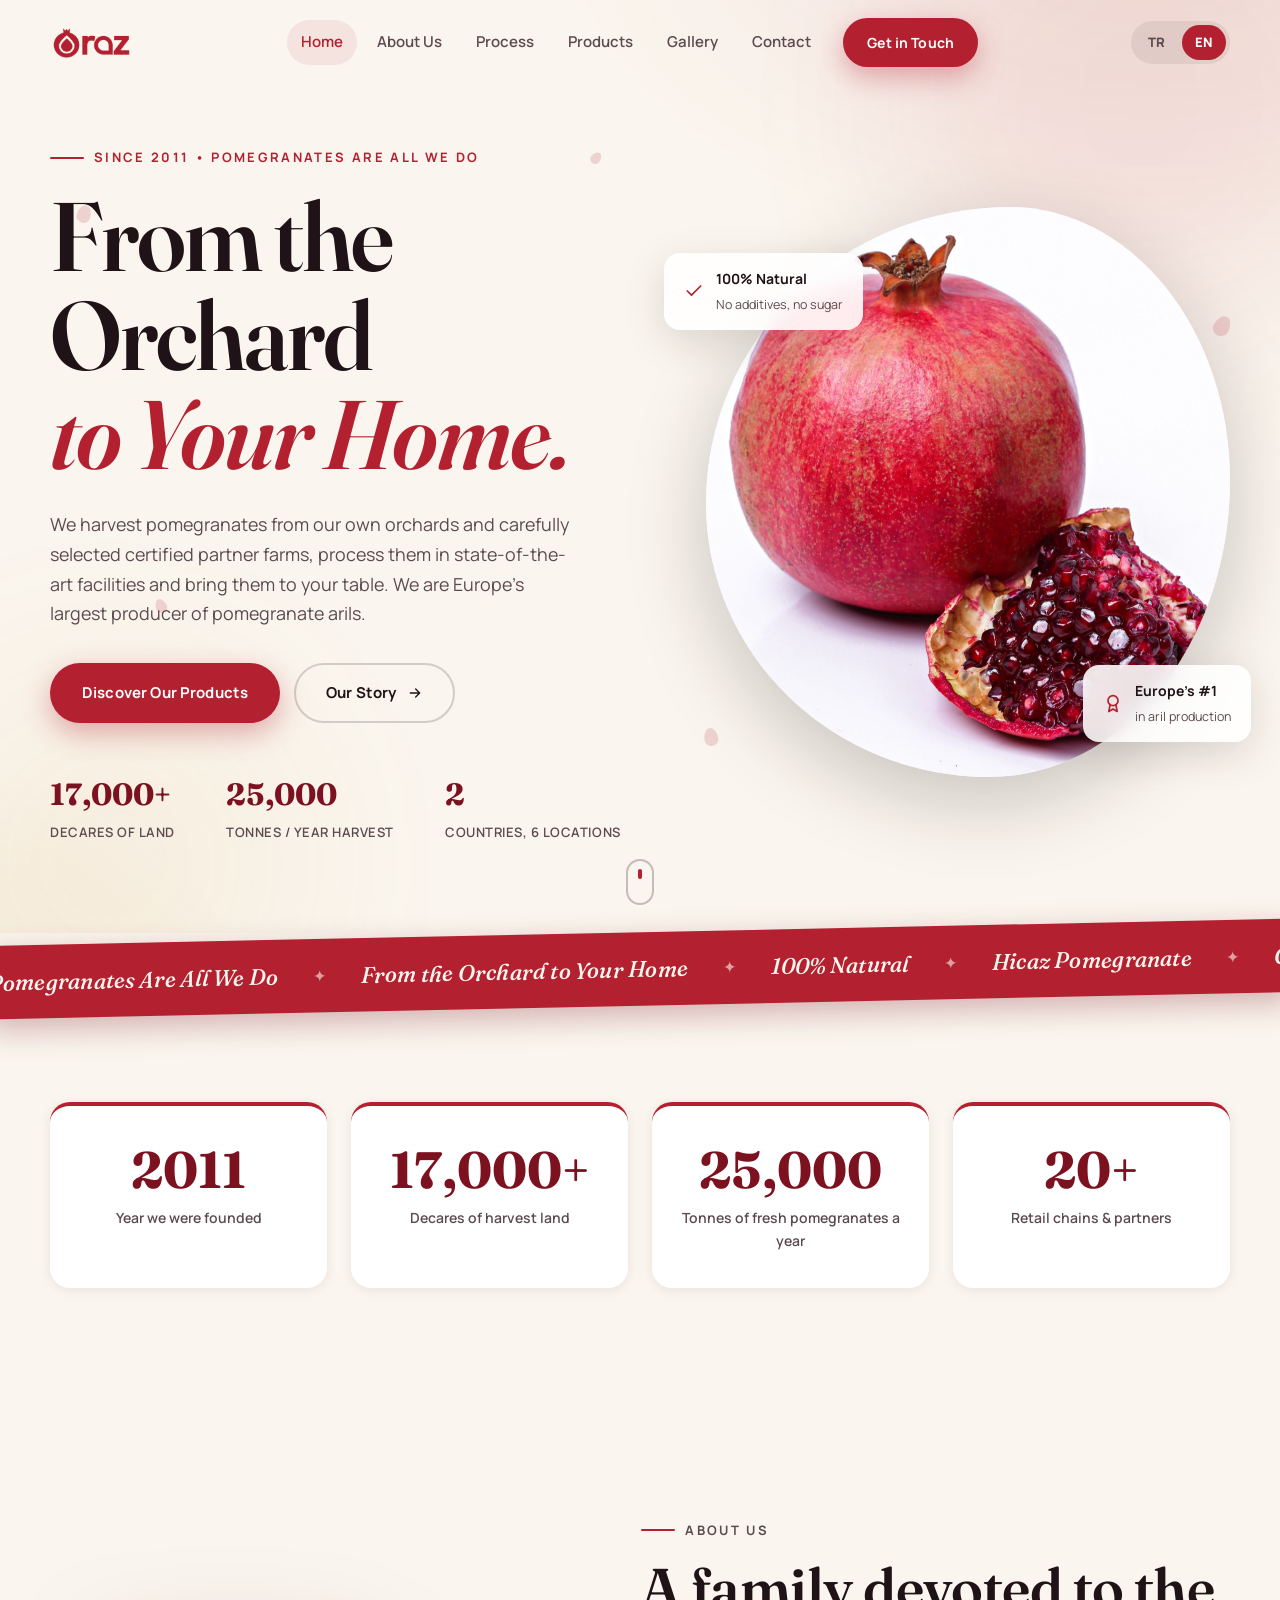
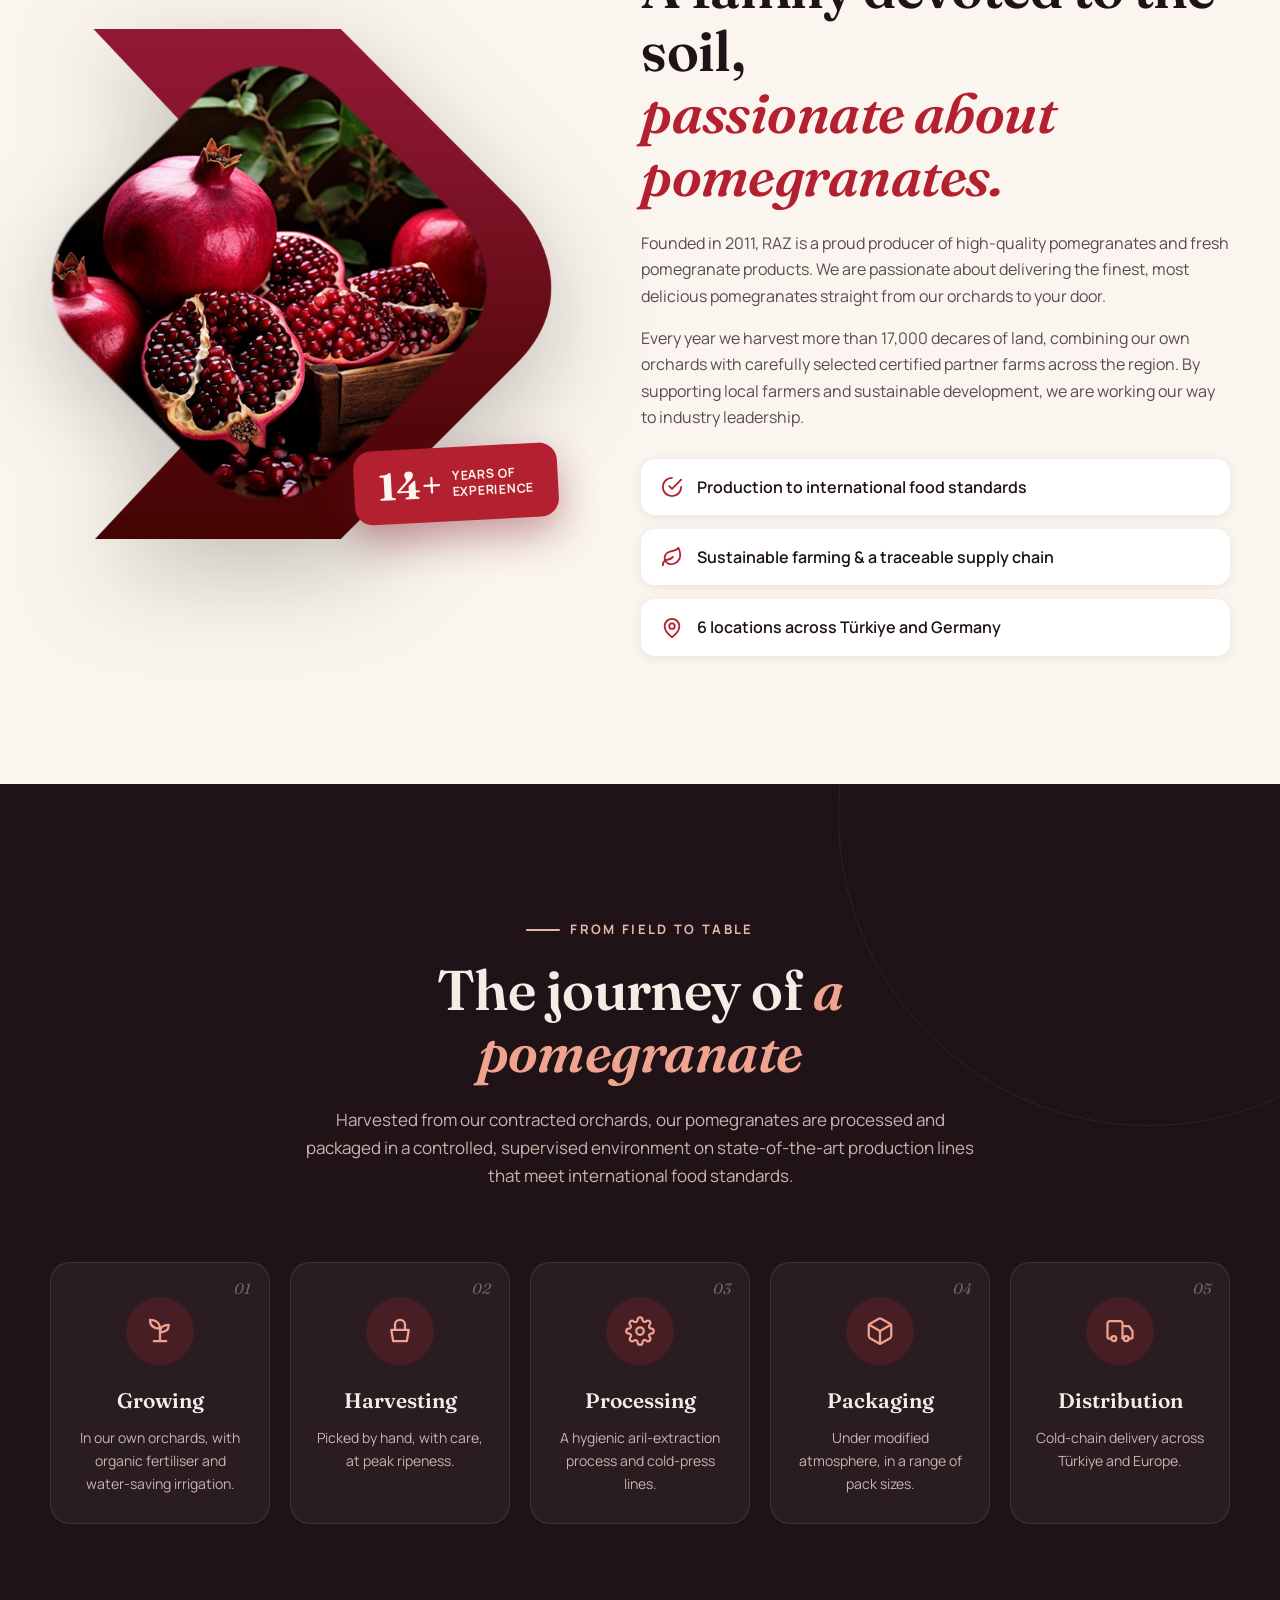
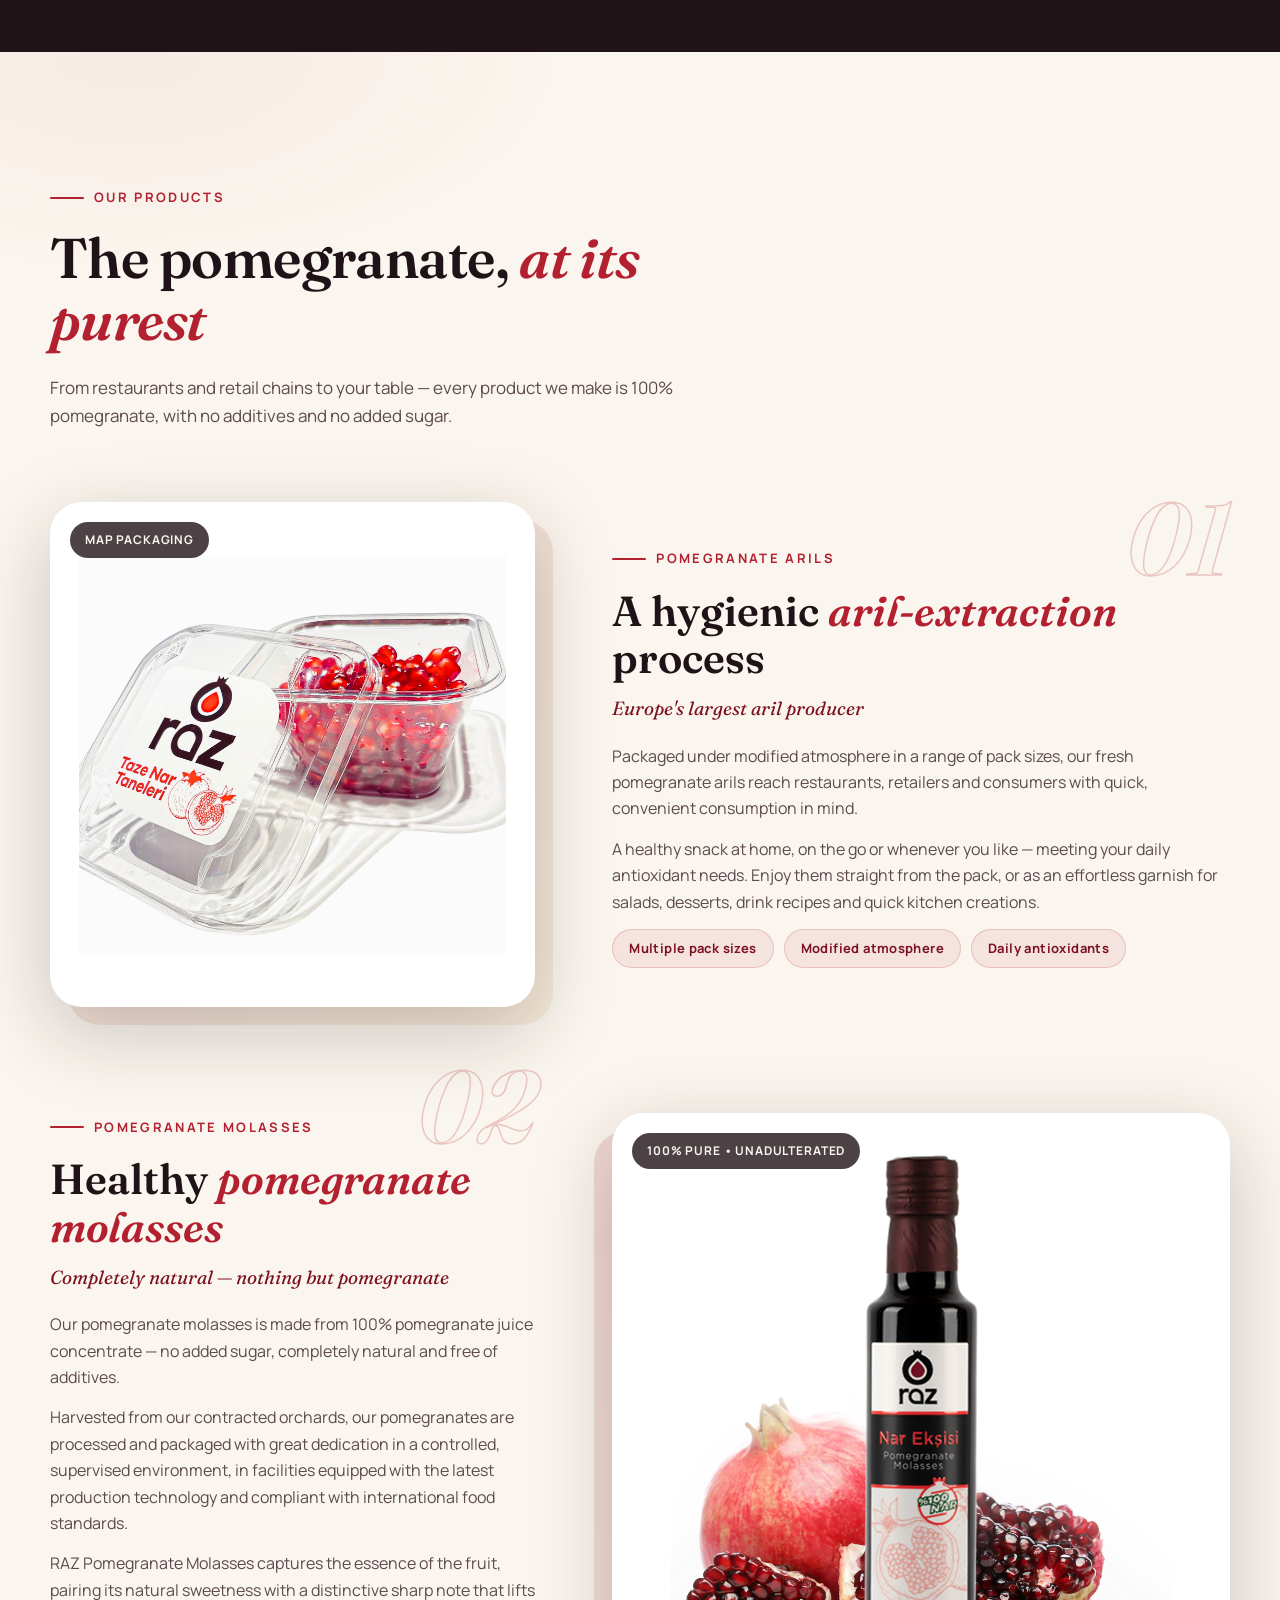
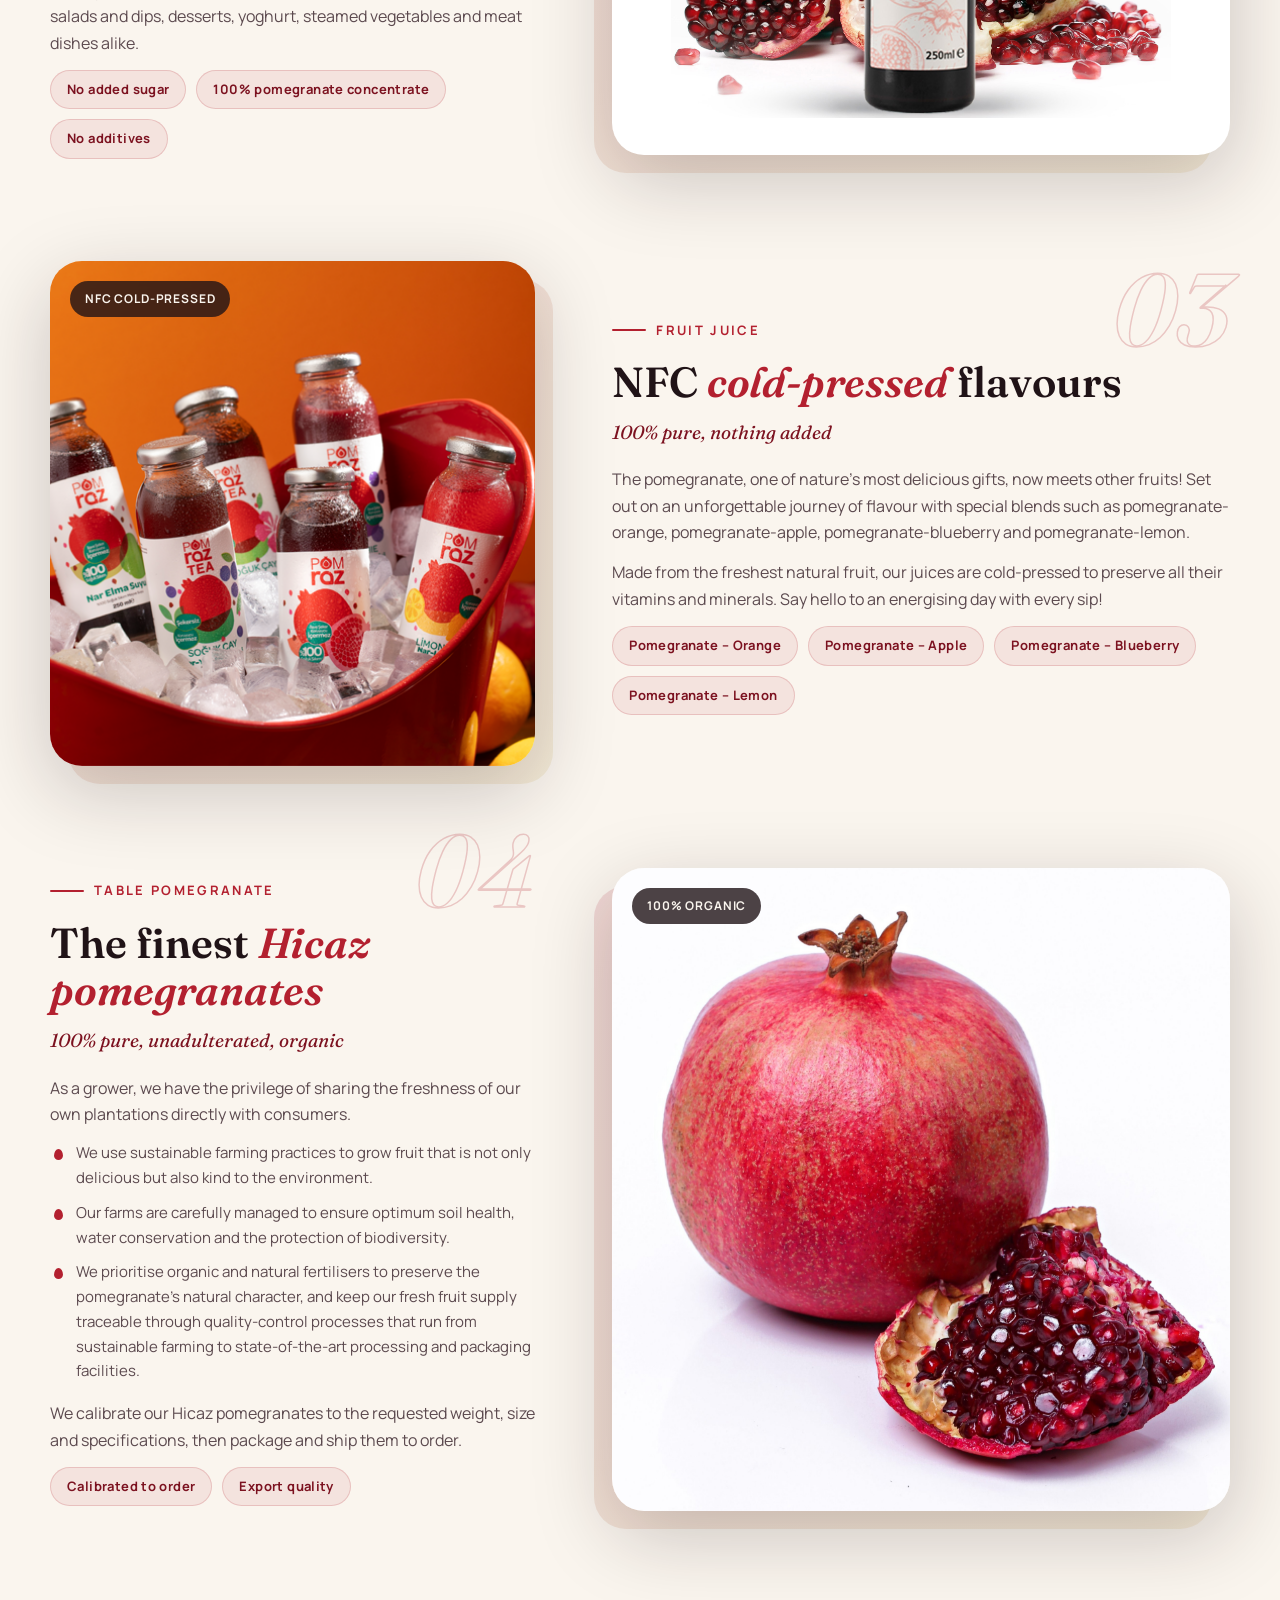
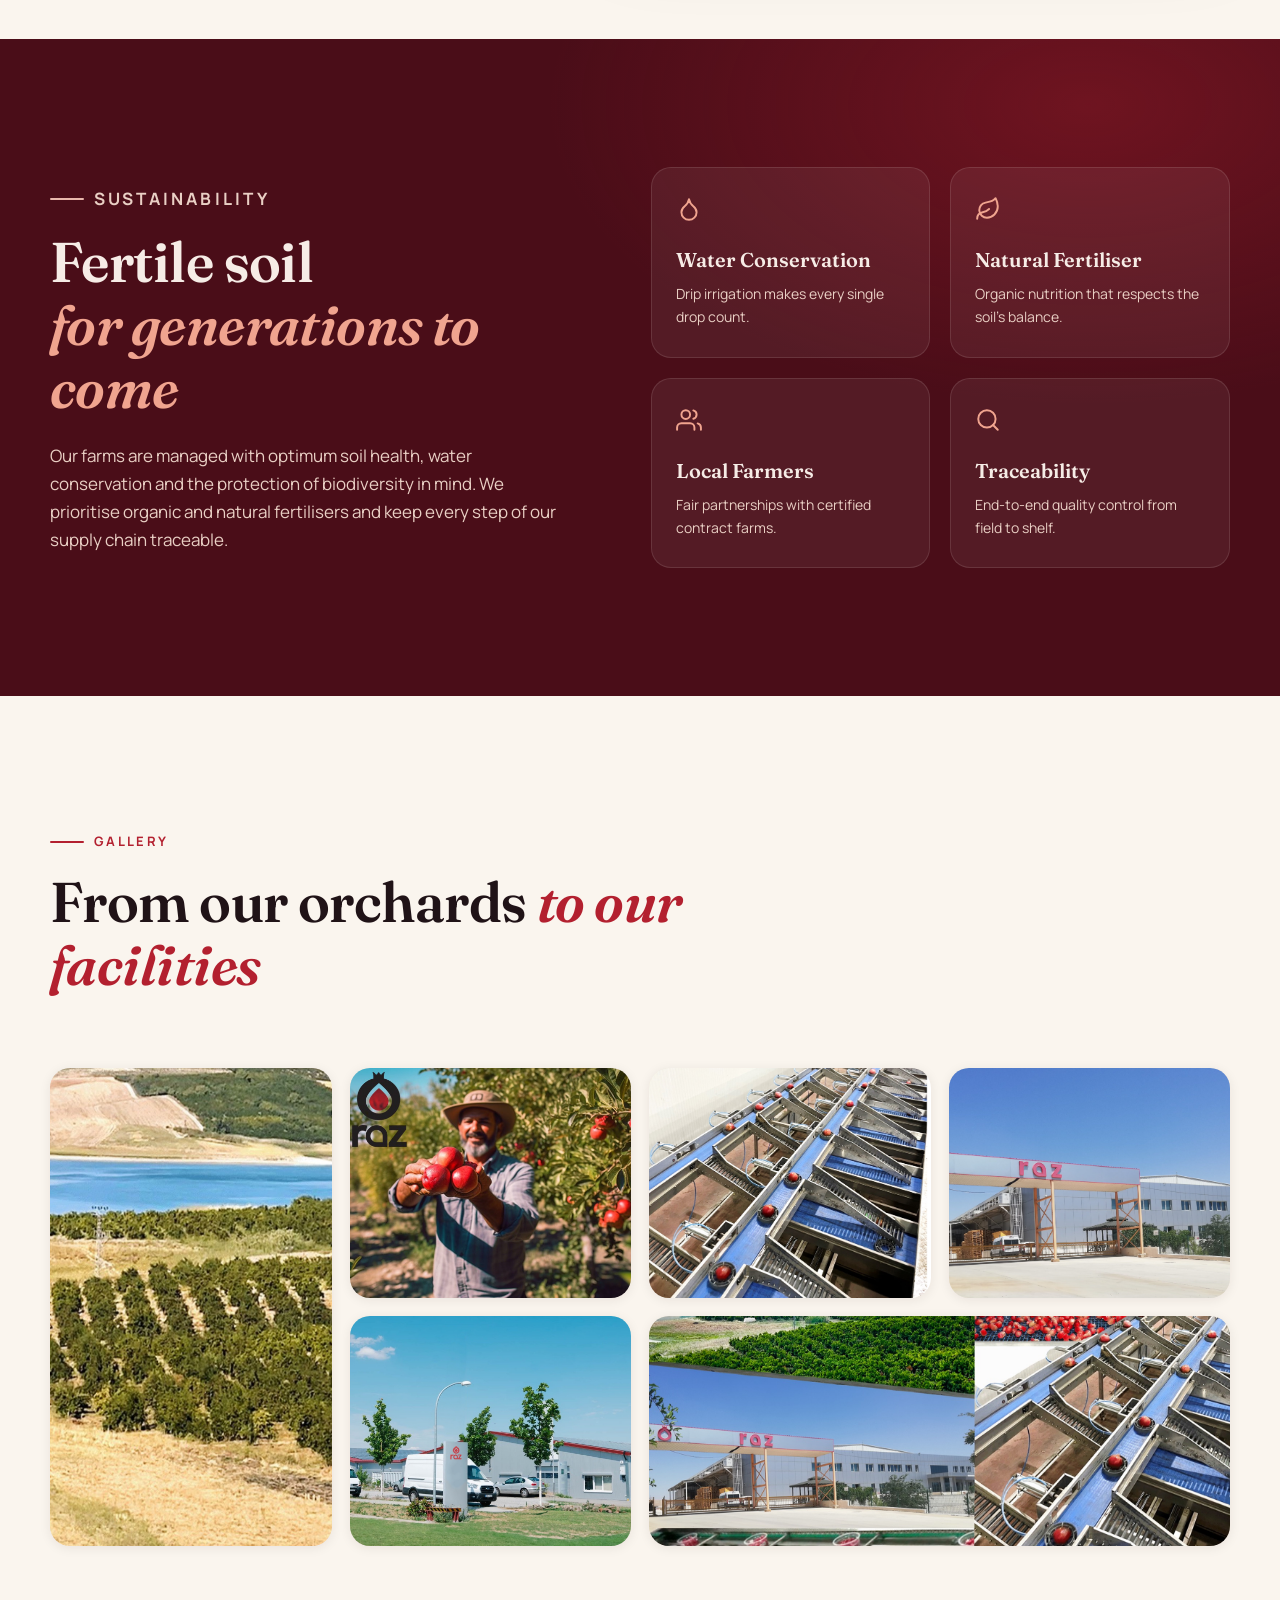
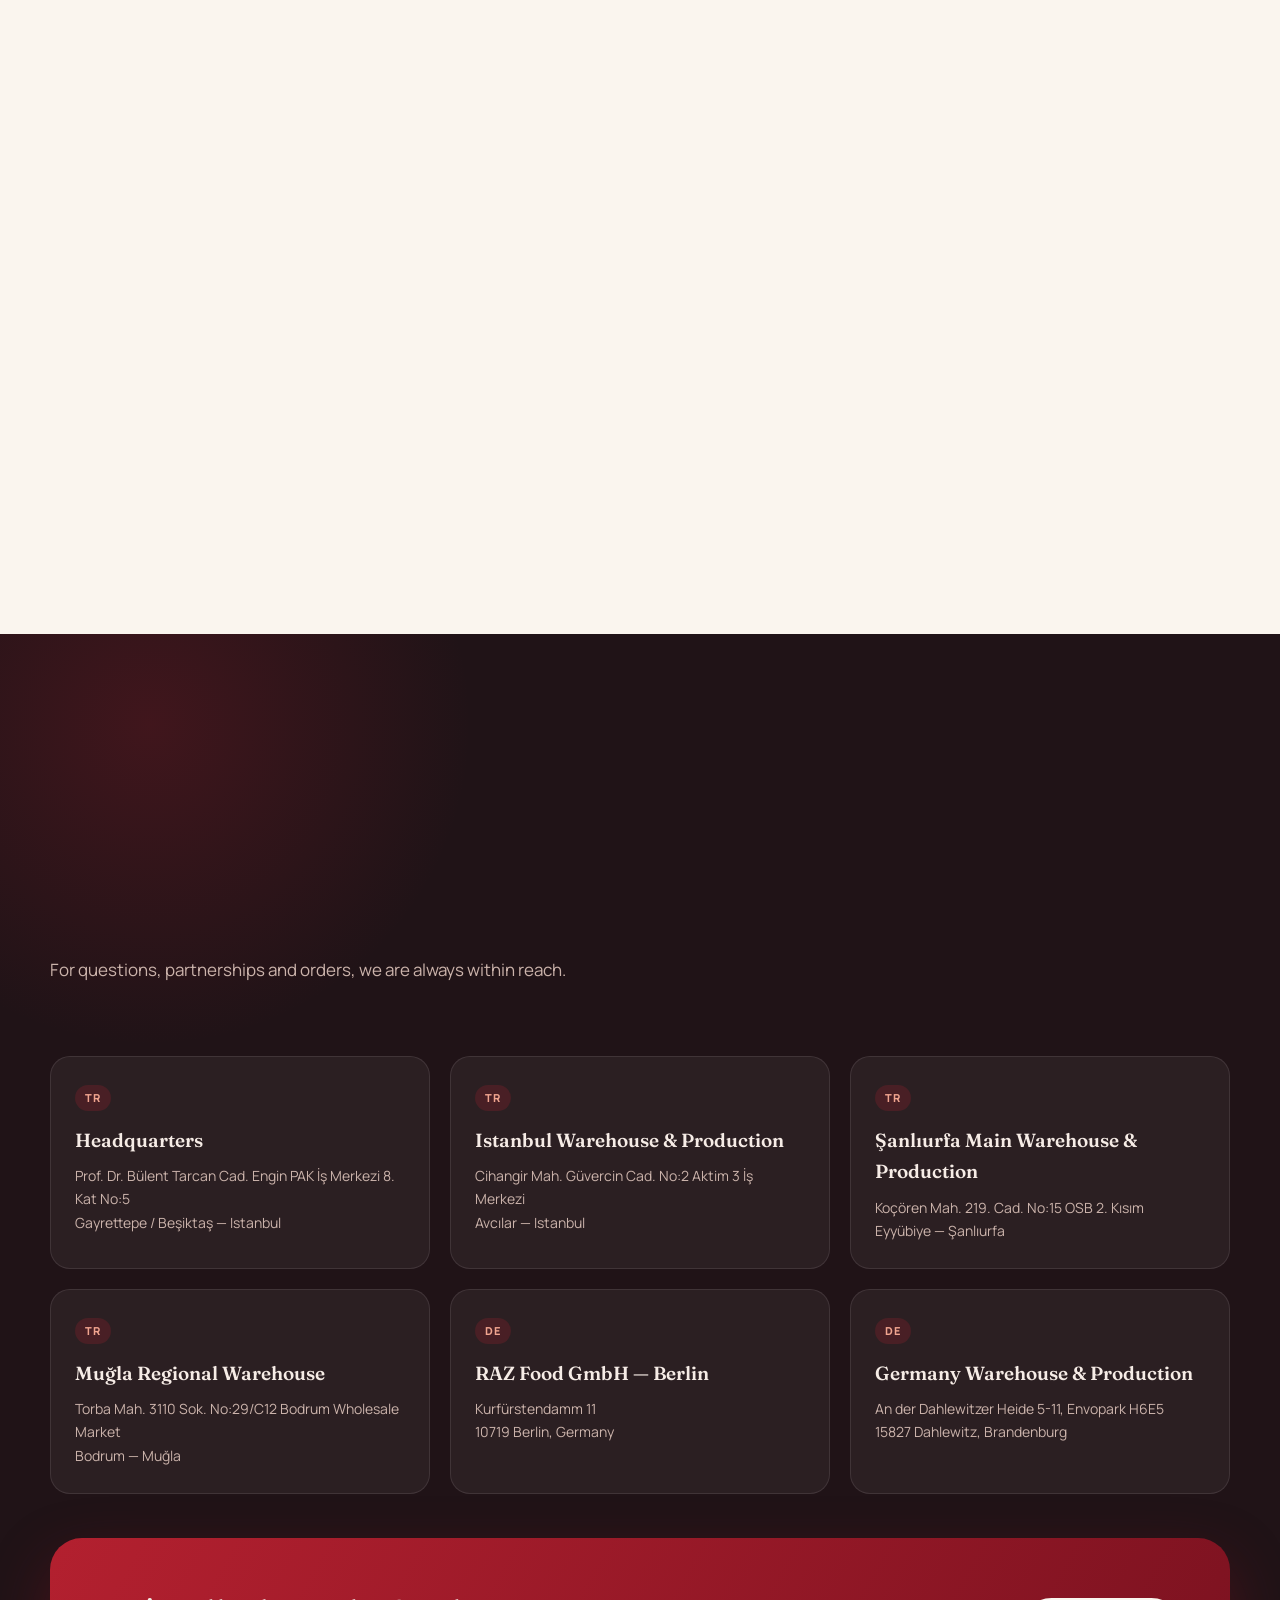
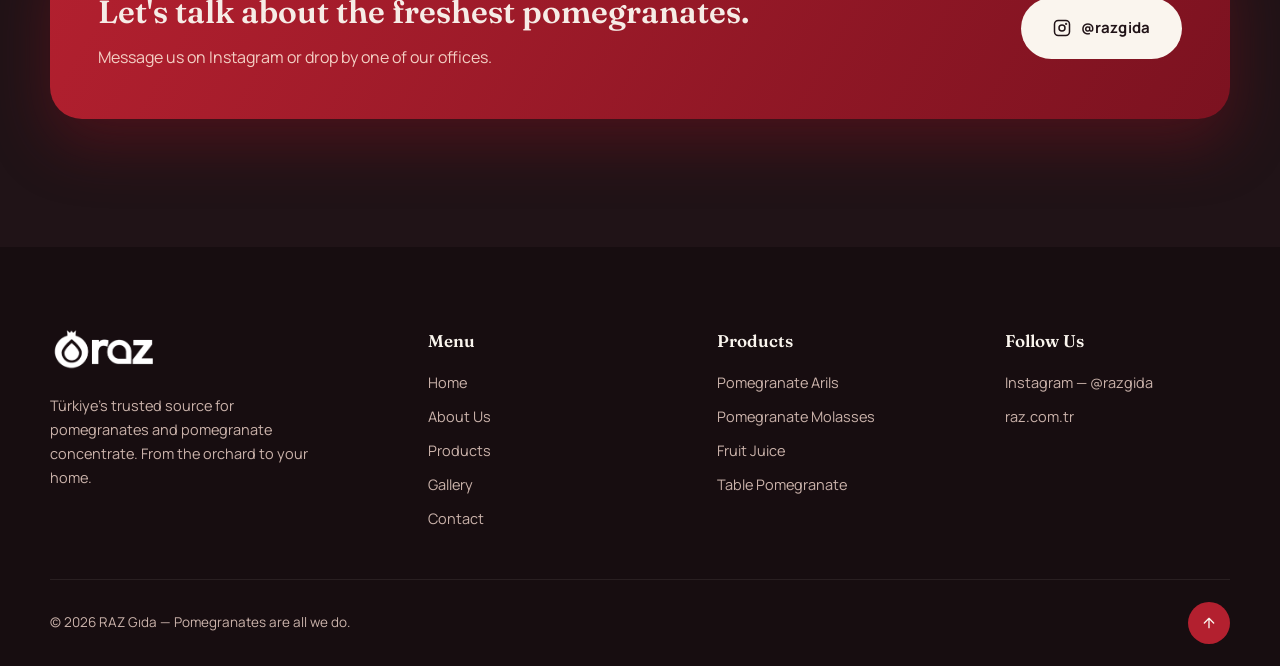
==== commit 4f894d46: "Fit full product photos in Nar Tanesi and Nar Ekşisi cards Co-Authored-By: Claude Fable 5 <noreply@a" ====
--- a/en/index.html
+++ b/en/index.html
@@ -246,7 +246,7 @@
 
           <!-- 01 · Arils -->
           <article class="showcase">
-            <div class="showcase__media reveal">
+            <div class="showcase__media showcase__media--contain reveal">
               <img src="../assets/img/products/nar-tanesi.jpg" alt="RAZ fresh pomegranate arils pack" loading="lazy">
               <span class="showcase__tag">MAP Packaging</span>
             </div>
@@ -276,7 +276,7 @@
 
           <!-- 02 · Molasses -->
           <article class="showcase">
-            <div class="showcase__media reveal">
+            <div class="showcase__media showcase__media--contain reveal">
               <img src="../assets/img/products/nar-eksisi.jpg" alt="RAZ pomegranate molasses bottle" loading="lazy">
               <span class="showcase__tag">100% Pure &bull; Unadulterated</span>
             </div>
--- a/css/style.css
+++ b/css/style.css
@@ -751,6 +751,14 @@
   border-radius: var(--radius-lg);
   box-shadow: var(--shadow-lg);
   transition: scale .6s var(--ease);
+}
+
+/* beyaz fonlu ürün çekimleri: kırpma yok, ürünün tamamı görünür */
+.showcase__media--contain img {
+  object-fit: contain;
+  background: var(--white);
+  padding: 6%;
+  box-sizing: border-box;
 }
 
 .showcase__media:hover img { scale: 1.02; }
